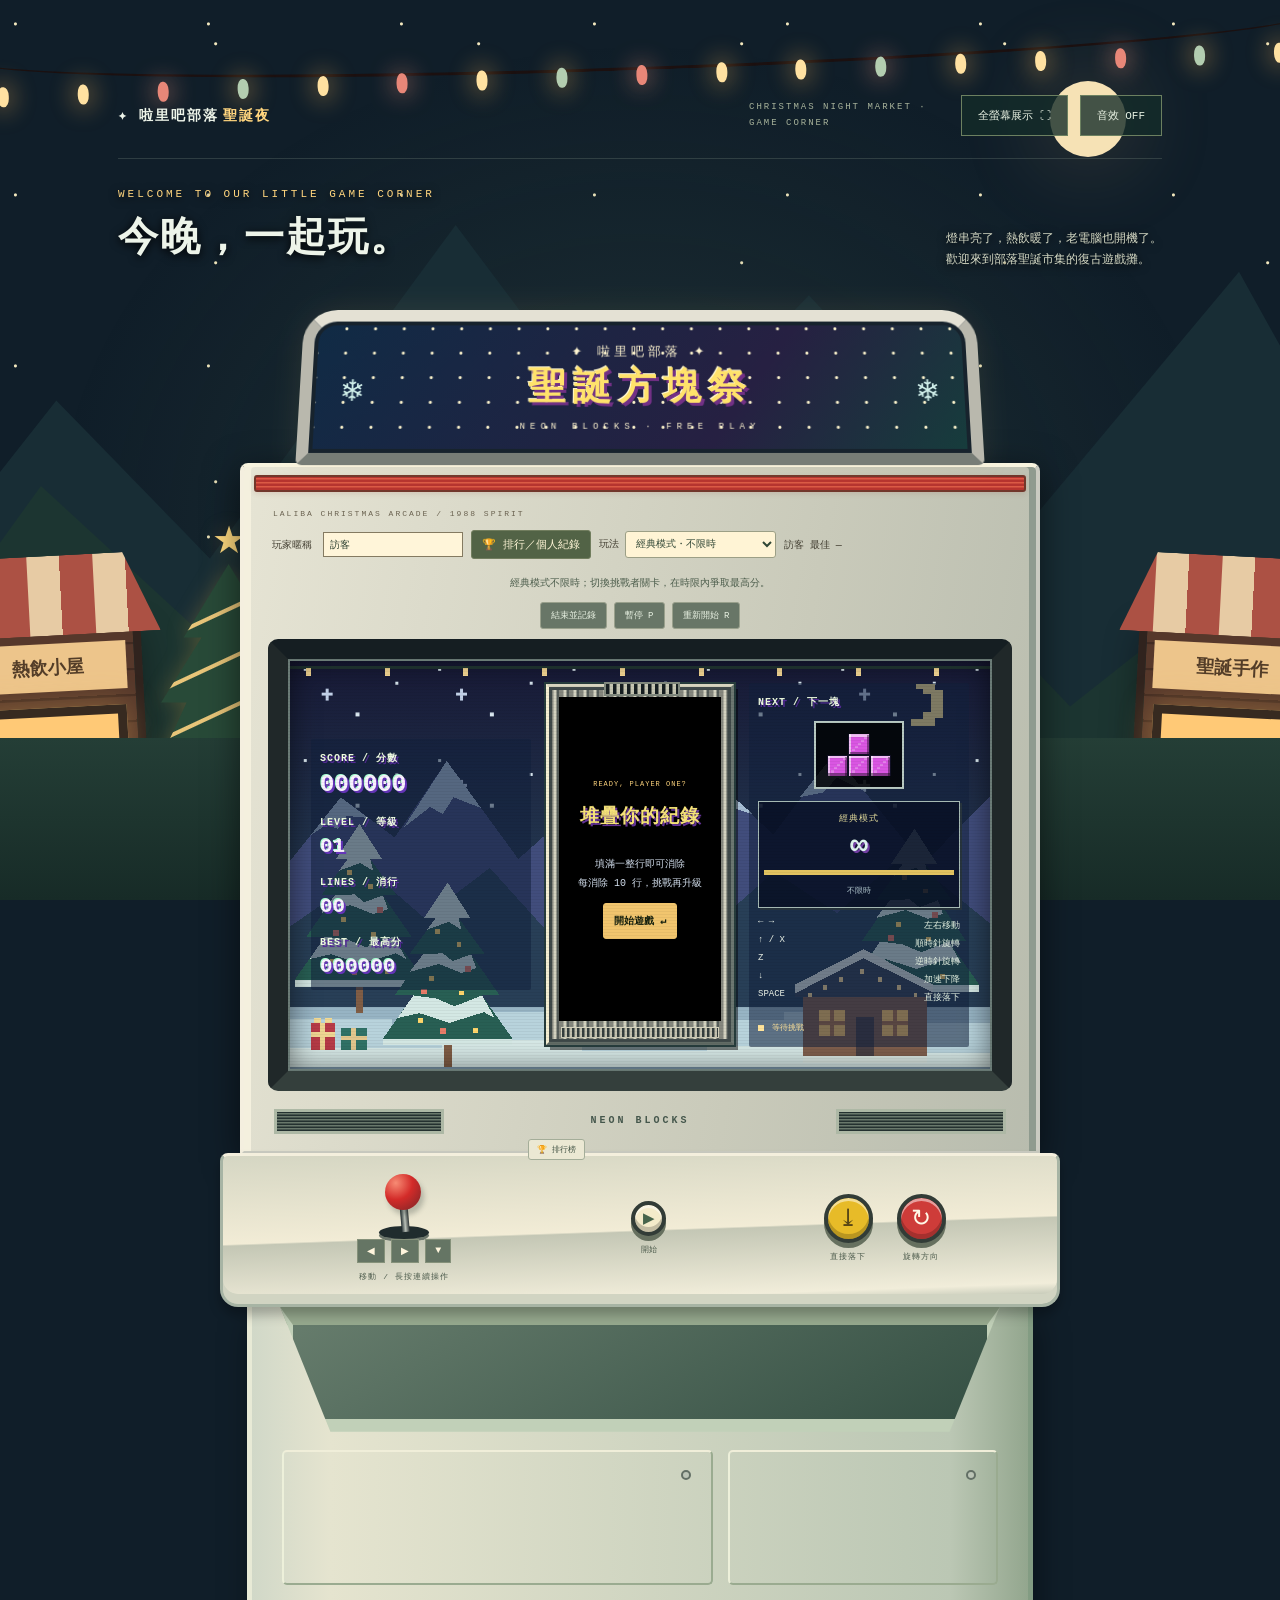
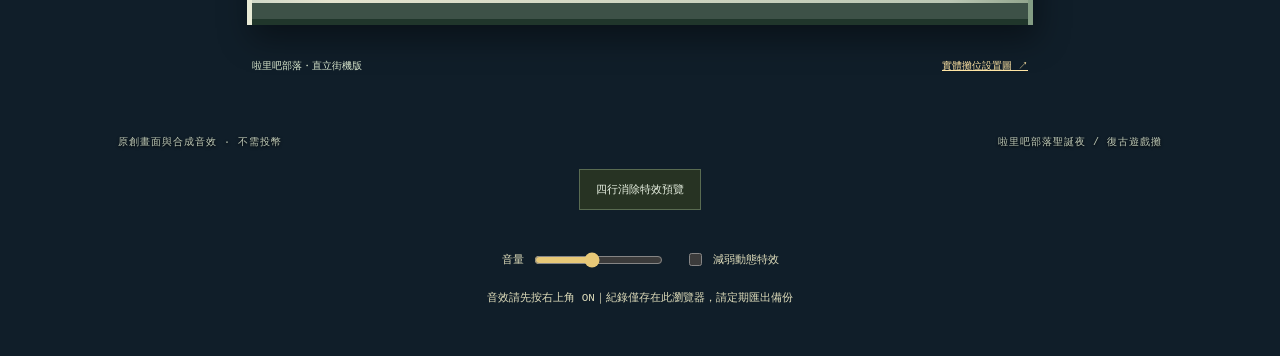
==== index.html @ d4255718 "Prevent iOS long-press text selection and search callouts across mobile controls" ====
<!doctype html><html lang="zh-Hant"><meta charset="utf-8"><meta name="viewport" content="width=device-width,initial-scale=1,viewport-fit=cover"><title>啦里吧部落聖誕夜｜復古遊戲攤</title><style>
:root{color-scheme:dark;--mint:#baff65;--muted:#84908b}*{box-sizing:border-box}body{margin:0;background:#101814;color:#edf4e9;font:14px monospace;background-image:linear-gradient(#ffffff03 1px,transparent 1px);background-size:100% 4px}main{max-width:1080px;margin:auto;padding:32px 28px}header{display:flex;justify-content:space-between;align-items:center;border-bottom:1px solid #394539;padding-bottom:22px}.logo{font-weight:bold;letter-spacing:2px}.logo b{color:var(--mint)}.edition{font-size:11px;color:var(--muted);letter-spacing:2px}.intro{margin:30px 0 26px;display:flex;align-items:end;justify-content:space-between}h1{font-size:clamp(32px,5vw,54px);letter-spacing:-2px;margin:8px 0}.eyebrow{font-size:11px;letter-spacing:3px;color:var(--mint)}.intro p{color:var(--muted);line-height:1.8;margin:0}.arcade{display:grid;grid-template-columns:1fr 302px 1fr;gap:28px;align-items:start;max-width:850px;margin:auto}.panel{border:1px solid #3b493c;background:#17211a;padding:20px;box-shadow:4px 4px 0 #080e0a}.label{color:var(--muted);letter-spacing:2px;font-size:11px}.number{font-size:32px;color:var(--mint);margin:10px 0 22px;font-variant-numeric:tabular-nums}.small-number{font-size:22px;color:#edf4e9}.board-wrap{position:relative;border:1px solid #66775c;padding:10px;background:#070e0a;box-shadow:0 0 40px #9eff6d0a,5px 5px 0 #050905}canvas{display:block;image-rendering:pixelated}#board{width:280px;height:560px;max-width:100%}#next{margin:16px auto;width:112px;height:84px}.overlay{position:absolute;inset:10px;display:flex;flex-direction:column;align-items:center;justify-content:center;background:#061009e8;text-align:center;padding:16px}.overlay h2{font-size:25px;letter-spacing:3px;color:var(--mint)}.overlay p{color:#aebaa9;line-height:1.9}.hidden{display:none}button{font:inherit;cursor:pointer;border:1px solid #596b51;color:#e8f1e2;background:#273323;padding:12px 16px;touch-action:manipulation}button:hover{background:#394b30}button:focus-visible{outline:2px solid var(--mint);outline-offset:4px}.primary{background:var(--mint);color:#15200e;font-weight:bold;border-color:var(--mint)}.primary:hover{background:#d6ffa3}.actions{display:grid;gap:10px;margin-top:20px}.keys{margin-top:22px;line-height:2.4;color:#b1bdae;font-size:12px}.keys div{display:flex;justify-content:space-between;gap:10px}kbd{color:#edf4e9;font:12px monospace}.note{font-size:11px;color:var(--muted);line-height:1.8;margin-top:22px}.status{display:flex;gap:8px;align-items:center;color:var(--mint);font-size:11px;margin-top:20px}.dot{width:6px;height:6px;background:var(--mint)}footer{display:flex;justify-content:space-between;border-top:1px solid #394539;padding-top:18px;margin-top:32px;color:var(--muted);font-size:10px;letter-spacing:1px}.touch{display:flex;justify-content:center;gap:8px;margin-top:18px}.touch button{padding:14px 17px}@media(max-width:740px){main{padding:20px 14px}.intro{display:block}.intro p{margin-top:12px}.arcade{grid-template-columns: minmax(0,302px) 140px;gap:12px;justify-content:center}.arcade .stats{grid-column:1/-1;display:flex;justify-content:space-around;padding:12px;order:-1}.number{font-size:22px;margin:7px 0 0}.panel{padding:12px}.keys{font-size:10px}.edition{display:none}footer{line-height:1.8;gap:20px}}@media(max-width:460px){.arcade{grid-template-columns: minmax(0,302px)}.right{display:grid;grid-template-columns:1fr 1fr;gap:12px}.right .keys,.right .note{display:none}.right .actions{margin:0}.right .status{grid-column:1/-1;margin-top:0}#next{margin:8px auto}.intro p{font-size:12px}}
</style><link rel="stylesheet" href="market.css"><div class="night-scene" aria-hidden="true"><div class="moon"></div><div class="mountain back"></div><div class="mountain front"></div><div class="village left"><b>熱飲小屋</b><i></i></div><div class="village right"><b>聖誕手作</b><i></i></div><div class="tree">★<i></i></div><div class="lights"><i></i><i></i><i></i><i></i><i></i><i></i><i></i><i></i><i></i><i></i><i></i><i></i><i></i><i></i><i></i><i></i><i></i></div><div class="ground"></div></div><main><header><div class="logo">✦ 啦里吧部落<b>聖誕夜</b></div><div class="edition">CHRISTMAS NIGHT MARKET · GAME CORNER</div><button id="fullscreen">全螢幕展示 ⛶</button><button id="sound" aria-pressed="false">音效 OFF</button></header><section class="intro"><div><span class="eyebrow">WELCOME TO OUR LITTLE GAME CORNER</span><h1>今晚，一起玩。</h1></div><p>燈串亮了，熱飲暖了，老電腦也開機了。<br>歡迎來到部落聖誕市集的復古遊戲攤。</p></section><div class="cabinet-marquee"><span>✦ 啦里吧部落 ✦</span><strong>聖誕方塊祭</strong><small>NEON BLOCKS · FREE PLAY</small></div><div class="computer"><div class="cabinet-red-light"></div><div class="computer-badge">LALIBA CHRISTMAS ARCADE / 1988 SPIRIT</div><div class="playerbar"><label for="playerName">玩家暱稱 <input id="playerName" maxlength="16" placeholder="輸入暱稱，不需真名" autocomplete="off"></label><button id="recordsOpen">🏆 排行／個人紀錄</button><label for="gameMode">玩法 <select id="gameMode"><option value="classic">經典模式・不限時</option><option value="60">挑戰者 I・1 分鐘速攻</option><option value="180">挑戰者 II・3 分鐘標準</option><option value="300">挑戰者 III・5 分鐘耐力</option></select></label><span id="personalBest">個人最佳 —</span><span id="saveNotice" role="status"></span></div><p id="challengeHelp" class="challenge-help">經典模式不限時；切換挑戰者關卡，在時限內爭取最高分。</p><div class="cabinet-tools"><div class="actions"><button id="finish">結束並記錄</button><button id="pause">暫停 P</button><button id="restart">重新開始 R</button></div></div><section class="arcade"><aside class="panel stats"><div><div class="label">SCORE / 分數</div><div class="number" id="score">000000</div></div><div><div class="label">LEVEL / 等級</div><div class="number small-number" id="level">01</div></div><div><div class="label">LINES / 消行</div><div class="number small-number" id="lines">00</div></div><div><div class="label">BEST / 最高分</div><div class="number small-number" id="best">000000</div></div></aside><div><div class="board-wrap"><canvas id="board" width="280" height="560" aria-label="10 欄 20 列方塊遊戲區"></canvas><div id="overlay" class="overlay"><span class="eyebrow">READY, PLAYER ONE?</span><h2 id="message">堆疊你的紀錄</h2><p id="hint">填滿一整行即可消除<br>每消除 10 行，挑戰再升級</p><button id="start" class="primary">開始遊戲 ↵</button></div></div></div><aside class="panel right"><div><div class="label">NEXT / 下一塊</div><canvas id="next" width="112" height="84" aria-label="下一塊預覽"></canvas></div><section id="challengeTimer" class="challenge-timer" aria-label="挑戰時間"><span id="timerMode">經典模式</span><strong id="timeLeft">∞</strong><progress id="timeProgress" value="1" max="1" aria-label="剩餘時間"></progress><small id="timerHint">不限時</small></section><div class="keys"><div><kbd>← →</kbd><span>左右移動</span></div><div><kbd>↑ / X</kbd><span>順時針旋轉</span></div><div><kbd>Z</kbd><span>逆時針旋轉</span></div><div><kbd>↓</kbd><span>加速下降</span></div><div><kbd>SPACE</kbd><span>直接落下</span></div></div><div class="note">消行得分 × 當前等級<br>1 / 2 / 3 / 4 行<br>100 / 300 / 500 / 800 分</div><div class="status"><span class="dot"></span><span id="status">等待挑戰</span></div></aside></section><div class="monitor-base"><span>● POWER</span><b>NEON BLOCKS</b><button id="recordsOpen2">🏆 排行榜</button><div class="vent">▥ ▥ ▥</div></div></div><div class="control-deck" role="group" aria-label="虛擬遊戲控制器"><div class="joystick-cluster"><div class="joystick-art" aria-hidden="true"><i></i></div><div class="direction-pad" role="group" aria-label="方向鍵"><button data-key="ArrowLeft" aria-label="左移">◀</button><button data-key="ArrowRight" aria-label="右移">▶</button><button data-key="ArrowDown" aria-label="下降">▼</button></div><span>移動 / 長按連續操作</span></div><div class="control-start"><button id="cabinetStart" class="round-button white" aria-label="開始或繼續">▶</button><span>開始</span></div><div class="arcade-buttons" role="group" aria-label="動作按鍵"><div><button data-key="Space" class="round-button gold" aria-label="直接落下">⤓</button><span>直接落下</span></div><div><button data-key="ArrowUp" class="round-button red" aria-label="旋轉方向">↻</button><span>旋轉方向</span></div></div></div><div class="cabinet-lower" aria-hidden="true"><div class="leg-recess"></div><div class="service-doors"><div><i></i></div><div><i></i></div></div><div class="cabinet-plinth"></div></div><div class="table-edge"><span>啦里吧部落・直立街機版</span><a href="setup.html" target="_blank" rel="noopener">實體攤位設置圖 ↗</a></div><footer><span>原創畫面與合成音效 · 不需投幣</span><span>啦里吧部落聖誕夜 / 復古遊戲攤</span></footer><section class="sound-settings"><button id="previewFX">四行消除特效預覽</button><span id="previewNotice" role="status"></span><label>音量 <input id="volume" type="range" min="0" max="100" value="45"></label><label><input id="reducedFX" type="checkbox"> 減弱動態特效</label><span>音效請先按右上角 ON｜紀錄僅存在此瀏覽器，請定期匯出備份</span></section></main><dialog id="recordsDialog" aria-labelledby="recordsTitle"><div class="card-greeting" aria-hidden="true"><span>✦</span> MERRY CHRISTMAS <span>✦</span></div><div class="record-heading"><h2 id="recordsTitle">啦里吧・遊戲紀錄</h2><button id="recordsClose" aria-label="關閉紀錄">✕</button></div><div class="record-tabs"><button id="rankTab" aria-pressed="true">分數排行榜</button><button id="historyTab" aria-pressed="false">個人紀錄</button></div><p id="recordsDescription"></p><label id="leaderboardFilter" class="leaderboard-filter">賽別 <select id="rankMode"><option value="classic">經典模式・不限時</option><option value="60">挑戰者 I・1 分鐘</option><option value="180">挑戰者 II・3 分鐘</option><option value="300">挑戰者 III・5 分鐘</option></select></label><label id="historyFilter" hidden>玩家 <select id="historyPlayer"></select></label><section id="christmasPodium" class="christmas-podium" aria-label="聖誕前三名"></section><div id="recordSummary"></div><div class="record-scroll"><table id="recordTable"><thead></thead><tbody></tbody></table></div><p id="emptyRecords"></p><div class="record-tools"><button id="exportRecords">匯出備份</button><label class="file-button">匯入備份<input type="file" id="importRecords" accept="application/json,.json"></label></div><p id="recordsFeedback" role="status"></p><small>同一暱稱視為同一玩家。排行榜採每人最佳完成局，各時長分開排名，分數相同時依消行數、等級及達成時間排序。挑戰模式手動提早結束不列入排名。<br>此為本機排行榜，不會跨裝置同步；清除瀏覽器資料可能移除紀錄。匯出檔案含玩家暱稱與成績。</small></dialog><dialog id="portraitDialog" aria-labelledby="portraitTitle"><div class="portrait-heading"><h2 id="portraitTitle">玩家大頭照</h2><button id="portraitClose" aria-label="關閉照片編輯">✕</button></div><p id="portraitPlayer"></p><p class="portrait-note">由玩家本人選擇或取得本人同意後展示。照片僅存在此裝置與瀏覽器，不會上傳 GitHub。</p><label class="portrait-file">選擇照片<input id="portraitFile" type="file" accept="image/jpeg,image/png,image/webp"></label><p class="portrait-note">支援 JPG、PNG、WebP，單張上限 10 MB；可調整位置與放大，儲存後自動裁成圓形頭像。</p><div class="portrait-crop"><canvas id="portraitCanvas" width="256" height="256" aria-label="大頭照裁切預覽"></canvas><span id="portraitEmpty">選一張你喜歡的照片</span></div><div id="portraitAdjust"><label>放大<input id="portraitZoom" type="range" min="1" max="3" step="0.01" value="1"></label><label>左右<input id="portraitX" type="range" min="-1" max="1" step="0.01" value="0"></label><label>上下<input id="portraitY" type="range" min="-1" max="1" step="0.01" value="0"></label></div><div class="portrait-actions"><button id="portraitSave" class="primary" disabled>儲存大頭照</button><button id="portraitRemove">移除照片・恢復聖誕角色</button></div><p id="portraitFeedback" role="status"></p><small>同一暱稱共用一張照片。清除瀏覽器資料會移除照片；目前成績 JSON 備份不含照片，請保留原始照片。</small></dialog><link rel="stylesheet" href="records.css"><link rel="stylesheet" href="upright.css"><link rel="stylesheet" href="challenge.css"><script src="challenge.js"></script><link rel="stylesheet" href="portraits.css"><script src="portraits.js"></script><script src="records.js"></script><script src="effects.js"></script><link rel="stylesheet" href="mobile-controls.css?v=20261116-callout"><script src="controls.js?v=20261116-callout"></script><script src="game.js"></script><script src="market.js"></script><script>document.getElementById("cabinetStart").onclick=()=>action("Enter");</script></html>
---- market.css ----
:root{--mint:#ffd57e;--muted:#a8b39b}body{background:#101e29;background-image:none;min-height:100vh}.night-scene{position:fixed;inset:0;z-index:-1;overflow:hidden;background:radial-gradient(ellipse at 50% 60%,#45645440,transparent 65%),radial-gradient(circle at 8% 14%,#f4e9bf 1px,transparent 2px),radial-gradient(circle at 82% 20%,#f4e9bf 1px,transparent 2px);background-size:auto,193px 171px,263px 219px}.moon{position:absolute;right:12%;top:9%;width:76px;height:76px;border-radius:50%;background:#f6e2b5;box-shadow:0 0 90px #f2c88c40}.mountain{position:absolute;left:-10%;width:120%;height:65%;bottom:10%;background:#182d35;clip-path:polygon(0 70%,12% 30%,22% 57%,38% 0,50% 42%,61% 12%,75% 52%,89% 8%,100% 60%,100% 100%,0 100%)}.mountain.front{bottom:0;height:50%;background:#1c3531;transform:scaleX(-1)}.ground{position:absolute;bottom:0;width:100%;height:18%;background:linear-gradient(#243e36,#172b27)}.lights{position:absolute;top:0;left:-3%;width:106%;height:70px;display:flex;justify-content:space-around;border-bottom:3px solid #1b1010;border-radius:0 0 50% 50%;transform:rotate(-2deg)}.lights i{width:11px;height:20px;border-radius:45%;background:#ffe1a1;box-shadow:0 0 22px 7px #ffb95745;align-self:end;transform:translateY(18px)}.lights i:nth-child(3n){background:#e88778;box-shadow:0 0 24px #ec9279}.lights i:nth-child(4n){background:#b3cdb0}.village{position:absolute;bottom:10%;width:190px;height:190px;background:repeating-linear-gradient(0deg,#56382b 0 23px,#422b22 24px 26px);border:8px solid #30231e;box-shadow:0 15px 35px #0005}.village:before{content:'';position:absolute;left:-28px;top:-72px;width:230px;height:80px;background:repeating-linear-gradient(90deg,#ac5144 0 33px,#e7cba4 34px 66px);clip-path:polygon(15% 0,85% 0,100% 100%,0 100%)}.village.left{left:-45px;transform:rotate(-3deg)}.village.right{right:-45px;transform:rotate(3deg)}.village b{display:block;background:#edc58b;color:#533d28;text-align:center;padding:12px;font-size:18px;margin:16px 8px}.village i{display:block;height:65px;margin:10px;background:#ffc976;box-shadow:0 0 32px #e9ae5866;border:9px solid #372a20}.tree{position:absolute;left:12%;bottom:14%;color:#ffda7f;font-size:38px;text-align:center;filter:drop-shadow(0 0 10px #dbaa4340)}.tree i{display:block;width:150px;height:210px;background:repeating-linear-gradient(155deg,transparent 0 25px,#e8c579 26px 29px,transparent 30px 45px),#284a38;clip-path:polygon(50% 0,80% 35%,68% 35%,95% 66%,78% 66%,100% 100%,0 100%,22% 66%,5% 66%,32% 35%,20% 35%)}main{max-width:1080px;padding-top:95px}header{border-color:#9baf9b38;gap:12px}.logo{flex:1}.logo b{margin-left:4px}.edition{font-size:9px;max-width:200px;line-height:1.7}header button{font-size:11px;background:#142c29c9;border-color:#6c8060}.intro{margin:26px 0;text-shadow:0 2px 10px #000}h1{font-family:serif;letter-spacing:2px;font-size:40px}.intro p{font-size:12px;color:#d5d9c4}.stall-sign{background:#784435;border:3px solid #ce9c68;outline:5px solid #3a2722;color:#ffe6a1;width:max-content;max-width:90%;margin:35px auto 27px;padding:12px 32px;font-size:21px;letter-spacing:5px;text-align:center;box-shadow:0 8px 24px #0008;transform:rotate(-1deg)}.stall-sign small{display:block;font-size:9px;letter-spacing:3px;margin-top:8px;color:#e8c7a3}.computer{max-width:920px;margin:auto;border:3px solid #d5c7a8;border-radius:26px 26px 18px 18px;padding:20px 25px 0;background:linear-gradient(120deg,#d9cdb0,#bcae90 60%,#b0a286);box-shadow:inset 4px 4px 0 #f5e8cb,inset -6px -6px 0 #8d8066,0 15px 0 #726750,0 22px 40px #0009}.computer-badge{font-size:9px;letter-spacing:3px;color:#6a6250;padding:0 10px 16px}.arcade{background:#0e1b13;border:12px solid #625e4e;border-radius:30px;padding:22px 14px;box-shadow:inset 0 0 25px #000,0 2px 0 #f6edcb;gap:15px;grid-template-columns:minmax(130px,1fr) 302px minmax(150px,1fr)}.panel{background:#152418;border-color:#3c5136;padding:15px;box-shadow:none}.board-wrap{border-radius:6px;overflow:hidden;box-shadow:0 0 25px #baff6510}.primary{background:#f1c56e;border-color:#f1c56e}.monitor-base{padding:22px 10px;display:flex;justify-content:space-between;align-items:center;color:#655e4d;font-size:10px;letter-spacing:2px}.monitor-base span{color:#3e673f}.monitor-base b{font-size:14px}.vent{font-size:20px}.keyboard{position:relative;max-width:720px;margin:35px auto 0;background:#c4b79b;border:7px solid #a4977b;border-bottom:14px solid #81765f;border-radius:8px;transform:perspective(700px) rotateX(23deg);padding:10px 24px;color:#4d4c40;line-height:2.2;letter-spacing:4px;text-align:center;font-size:14px;box-shadow:inset 0 0 0 2px #e3d7bb,0 15px 25px #0007}.keyboard div{background:repeating-linear-gradient(90deg,#d9cfb7 0 31px,#94876c 32px 34px);border-bottom:3px solid #93866d;margin:3px}.table-edge{margin:0 -10px;padding:30px;background:repeating-linear-gradient(3deg,#624632 0 14px,#654a35 15px 29px,#59412e 30px 32px);border-top:6px solid #8d6745;border-bottom:12px solid #32271f;display:flex;justify-content:space-between;gap:16px;color:#ecd7ac;font-size:12px;box-shadow:0 20px 30px #0005}.table-edge a{color:#ffe5a4}footer{border:0;color:#c0cbb7;text-shadow:0 1px 3px #000}.computer button{border-radius:3px}.touch{margin-bottom:0}.number{color:#d3f4a6}.showcase header,.showcase .intro,.showcase footer,.showcase .table-edge{display:none}.showcase main{padding-top:30px}.showcase .stall-sign{margin-top:0}@media(min-width:1450px){.village.left{left:4%}.village.right{right:4%}}@media(max-width:850px){.arcade{grid-template-columns:minmax(0,302px) 150px;justify-content:center}.arcade .stats{grid-column:1/-1;display:flex;justify-content:space-around;order:-1}.number{font-size:20px;margin:8px 0 0}.computer{max-width:620px}.intro p{max-width:280px}.tree{left:-60px}.keyboard{max-width:530px;font-size:10px}.edition{display:none}}@media(max-width:570px){main{padding:80px 10px 10px}header{flex-wrap:wrap}.logo{flex-basis:100%}.intro{display:block}.intro p{max-width:100%}h1{font-size:32px}.computer{padding:14px 8px 0;border-radius:18px}.arcade{grid-template-columns:minmax(0,302px);padding:12px 4px;border:7px solid #625e4e;gap:12px}.arcade .right{display:grid;grid-template-columns:1fr 1fr;gap:12px}.right .keys,.right .note{display:none}.right .actions{margin:0}.right .status{grid-column:1/-1}.arcade .stats{padding:9px 3px;gap:8px}.label{font-size:8px;letter-spacing:0}.number{font-size:18px}.keyboard{font-size:8px;letter-spacing:0;padding:8px;margin-top:25px}.monitor-base{letter-spacing:0;padding:20px 5px}.monitor-base b{font-size:11px}.vent{font-size:14px}.stall-sign{font-size:18px;padding:12px 20px}.village{opacity:.6}.table-edge{padding:20px 14px;flex-direction:column}.moon{width:50px;height:50px}#next{margin:6px auto}}
.showcase .keyboard{display:none}.showcase main{padding-top:12px}.showcase .stall-sign{margin:0 auto 16px;padding:8px 24px}.showcase .computer{zoom:.8}@media(max-height:800px){.showcase .computer{zoom:.7}}@media(max-height:650px){.showcase .computer{zoom:.55}}
---- records.css ----
.playerbar{display:flex;flex-wrap:wrap;gap:10px;align-items:center;margin:0 8px 14px;color:#433f32;font-size:11px}.playerbar input{width:155px;margin-left:5px;background:#fff5d9;color:#293d2d;border:1px solid #847a61;padding:9px;font:inherit}.playerbar button,.monitor-base button{font-size:11px;padding:9px;background:#526346;color:#fff6d7;border-color:#717d5e}.playerbar input:disabled{opacity:.75}.playerbar #saveNotice{flex-basis:100%;font-size:10px;color:#524d3c}.sound-settings{display:flex;flex-wrap:wrap;justify-content:center;align-items:center;gap:20px;margin:20px 0;font-size:11px;color:#dfddbb}.sound-settings label{display:flex;align-items:center;gap:8px}.sound-settings input{accent-color:#e7c877}.sound-settings span{flex-basis:100%;text-align:center}dialog{background:#172b22;color:#ecedcc;border:2px solid #c2aa6e;border-radius:14px;width:min(840px,94vw);max-height:88vh;padding:24px;box-shadow:0 20px 100px #000b;font:14px/1.7 monospace}dialog::backdrop{background:#040c08dc}.record-heading{display:flex;align-items:center;justify-content:space-between;gap:20px}.record-heading h2{font-size:22px;letter-spacing:1px;margin:0}.record-tabs{display:flex;gap:10px;margin-top:20px}.record-tabs [aria-pressed=true]{background:#f1ce79;color:#172619}.record-scroll{overflow:auto;max-height:42vh;margin:15px 0}#recordTable{border-collapse:collapse;width:100%;white-space:nowrap}#recordTable td,#recordTable th{text-align:left;padding:12px 10px;border-bottom:1px solid #4a5a3e}#recordTable th{color:#d9cb8e;background:#1a3024;position:sticky;top:0}#recordSummary{margin-top:15px;color:#f1ce79}#historyFilter select{padding:7px;margin-left:10px;background:#243f2e;color:#fff3c9;font:inherit}.record-tools{display:flex;gap:12px;align-items:center;margin-top:20px}.file-button{position:relative;padding:12px 16px;border:1px solid #596b51;background:#273323;cursor:pointer}.file-button input{position:absolute;inset:0;width:100%;height:100%;opacity:0;cursor:pointer}dialog small{color:#a9b99e;font-size:11px}.showcase .sound-settings{display:none}.showcase .playerbar{margin-bottom:8px}.monitor-base{gap:10px}#recordsFeedback{color:#ffdb85}.fx-popup{position:absolute;left:8px;right:8px;top:32%;pointer-events:none;text-align:center;color:#fff4a8;text-shadow:0 2px 0 #4a3c21,0 0 18px #ffc85c;font-weight:bold;font-size:24px;z-index:2;white-space:pre-line;line-height:1.5}.fx-popup:empty{display:none}@media(max-width:570px){.playerbar{margin:0 4px 12px;gap:8px}.playerbar input{width:130px}.playerbar button{padding:8px}.monitor-base .vent{display:none}dialog{padding:16px}.record-heading h2{font-size:18px}.record-tabs button{font-size:12px}.sound-settings{gap:12px}}
@media(max-height:800px){.showcase .computer{zoom:.65}}@media(max-height:650px){.showcase .computer{zoom:.5}}
/* Christmas stationery and original character podium */
#recordsDialog{width:min(930px,95vw);max-height:91vh;padding:30px 34px 24px;color:#29493d;border:1px solid #dfcda6;border-radius:19px;background:radial-gradient(circle at 16px 16px,#bd9b5620 1px,transparent 1.5px) 0 0/18px 18px,#f8f2e3;box-shadow:0 0 0 6px #254d40,0 0 0 7px #bc9c5c,0 22px 90px #000a;font-family:system-ui,-apple-system,sans-serif;scrollbar-color:#b7a77c #f8f2e3;isolation:isolate}#recordsDialog::before,#recordsDialog::after{content:'✦';position:absolute;top:21px;color:#476747;font-size:42px;line-height:1;pointer-events:none}#recordsDialog::before{left:25px;transform:rotate(-18deg)}#recordsDialog::after{right:25px;transform:rotate(18deg)}#recordsDialog::backdrop{background:#03110bdb;backdrop-filter:blur(3px)}.card-greeting{display:flex;justify-content:center;align-items:center;gap:18px;color:#9c793c;font-family:Georgia,serif;font-size:12px;letter-spacing:4px;margin:0 0 12px}.card-greeting span{font-size:15px;color:#b05241}#recordsDialog .record-heading{justify-content:center;position:relative;padding:0 36px 15px;border-bottom:1px solid #d9c9a6}#recordsDialog .record-heading h2{font-family:serif;font-size:27px;color:#284e3d;letter-spacing:3px;text-align:center}#recordsClose{position:absolute;right:0;top:0;background:none!important;border:1px solid #c7b78f!important;color:#52664c!important;border-radius:50%;width:32px;height:32px;padding:0!important;font-size:18px}#recordsDialog .record-tabs{justify-content:center;gap:0;margin:18px auto 0;width:max-content;max-width:100%;border:1px solid #c7b58f;border-radius:30px;padding:4px;background:#eee5d2}#recordsDialog .record-tabs button{border:0;border-radius:24px;background:transparent;color:#5b6656;padding:9px 22px;font:12px system-ui}#recordsDialog .record-tabs [aria-pressed=true]{background:#315a47;color:#fff6dc;box-shadow:0 2px 4px #29483c20}#recordsDescription{text-align:center;font-size:12px;color:#6a715e;margin:12px 0 5px}.christmas-podium{display:grid;grid-template-columns:1fr 1.13fr 1fr;gap:16px;align-items:end;margin:30px 0 18px}.christmas-podium[hidden]{display:none}.winner-card{position:relative;text-align:center;border:1px solid #c7d0bb;border-radius:70px 70px 12px 12px;background:linear-gradient(#f5f7ef,#edf0e3);padding:21px 14px 15px;min-width:0;box-shadow:0 4px 0 #d8d7bf}.winner-card.place-1{grid-column:2;grid-row:1;min-height:320px;border-color:#c7a765;background:linear-gradient(#fff7df,#f3e5bd);box-shadow:0 5px 0 #c4a56b,0 8px 25px #9775351c;padding-top:25px}.winner-card.place-2{grid-column:1;grid-row:1}.winner-card.place-3{grid-column:3;grid-row:1;background:linear-gradient(#f6f6f0,#e6eeea);border-color:#bacbc3;box-shadow:0 4px 0 #cad2c6}.winner-place{display:block;color:#7b7359;font-size:10px;letter-spacing:2px;font-weight:700}.place-1 .winner-place{color:#a0782d}.christmas-avatar{display:block;width:88px;height:88px;margin:14px auto 10px;border:4px solid #fffaf0;border-radius:50%;box-shadow:0 0 0 1px #bac4ab}.place-1 .christmas-avatar{width:104px;height:104px;box-shadow:0 0 0 2px #c2a15c}.character-title{display:block;color:#976c44;font-size:10px;letter-spacing:2px}.winner-name{font:600 17px/1.4 system-ui;margin:8px 0 5px;overflow-wrap:anywhere;color:#294d3c}.place-1 .winner-name{font-size:20px}.winner-score{font:700 27px/1.2 Georgia,serif;font-variant-numeric:tabular-nums;letter-spacing:1px;margin:7px 0 0;color:#31523b;overflow-wrap:anywhere}.place-1 .winner-score{font-size:34px;color:#a04235}.score-caption{font-size:8px;letter-spacing:2px;color:#85775b}.winner-detail{font-size:10px;margin:11px 0 0;color:#65705b}.winner-date{display:block;font-size:9px;color:#79816e;margin-top:3px}.vacant .winner-name{font-size:15px;color:#727866}.vacant .winner-score{color:#b1a78b}.vacant .christmas-avatar{opacity:.8}#recordSummary{font-size:11px;letter-spacing:1px;text-align:center;color:#786a4d;margin:19px 0 12px}#recordsDialog .record-scroll{max-height:30vh;border:1px solid #d6c9ac;border-radius:8px;background:#fffaf0;margin:10px 0 16px}#recordsDialog .record-scroll[hidden]{display:none}#recordTable th{background:#e6ebdf;color:#385441;font:600 11px system-ui;padding:10px 12px}#recordTable td{color:#3e5749;font-size:12px;padding:12px;border-bottom:1px solid #e5dcc6}#recordTable tr:last-child td{border-bottom:0}#emptyRecords{font-size:12px;text-align:center;color:#876c45}#recordsDialog .record-tools{justify-content:center;border-top:1px solid #d9c9a6;padding-top:15px;gap:10px;margin-top:18px}#recordsDialog .record-tools button,#recordsDialog .file-button{background:transparent;border:1px solid #c9b995;border-radius:6px;color:#496149;font:11px system-ui;padding:9px 15px}#recordsDialog .record-tools button:hover,#recordsDialog .file-button:hover{background:#ece4d1}#recordsDialog small{display:block;color:#7c806c;font:10px/1.8 system-ui;margin:12px auto 0;text-align:center;max-width:720px}#recordsFeedback{color:#9b4939;font-size:12px;text-align:center;margin:8px 0}#recordsFeedback:empty{display:none}#historyFilter{display:block;text-align:center;font-size:12px;margin:18px 0}#historyFilter[hidden]{display:none}#historyFilter select{background:#fffaf0;border:1px solid #bcbd9e;border-radius:6px;color:#345342}#recordsDialog button:focus-visible,#recordsDialog select:focus-visible,.file-button:focus-within{outline:2px solid #a84f3f;outline-offset:3px}@media(max-width:600px){#recordsDialog{padding:25px 16px 20px}.card-greeting{font-size:9px;letter-spacing:3px}#recordsDialog::before,#recordsDialog::after{font-size:25px;top:19px}#recordsDialog::before{left:15px}#recordsDialog::after{right:15px}#recordsDialog .record-heading h2{font-size:21px;letter-spacing:1px}.christmas-podium{gap:8px;margin-top:23px}.winner-card{padding:17px 6px 12px;border-radius:48px 48px 9px 9px}.winner-card.place-1{min-height:280px;padding-top:20px}.christmas-avatar{width:62px;height:62px;border-width:3px}.place-1 .christmas-avatar{width:78px;height:78px}.winner-place{font-size:8px;letter-spacing:0}.character-title{font-size:8px;letter-spacing:0}.winner-name{font-size:13px}.place-1 .winner-name{font-size:16px}.winner-score{font-size:22px}.place-1 .winner-score{font-size:28px}.winner-detail{font-size:9px}.vacant .winner-name{font-size:12px}.score-caption{font-size:7px;letter-spacing:.5px}}@media(max-width:390px){.christmas-podium{grid-template-columns:1fr;gap:14px}.winner-card.place-1,.winner-card.place-2,.winner-card.place-3{grid-column:1;grid-row:auto;min-height:0;border-radius:14px;padding:15px}.winner-card.place-1{order:0}.winner-card.place-2{order:1}.winner-card.place-3{order:2}.winner-card .christmas-avatar{width:80px;height:80px}.winner-card .winner-name{font-size:17px}}
---- upright.css ----
/* Original upright arcade cabinet, with a Christmas pixel screen */
main{max-width:1100px}.intro{margin-bottom:36px}.cabinet-marquee{position:relative;z-index:2;width:min(680px,88%);margin:0 auto -2px;padding:22px 24px 20px;text-align:center;color:#fff5d1;transform:perspective(900px) rotateX(9deg);border:12px solid #b9b8ad;border-top-color:#e4e1d4;border-bottom-color:#777d76;border-radius:34px 34px 6px 6px;background:radial-gradient(circle at 10% 30%,#fff6ce 1px,transparent 2px) 0 0/29px 25px,linear-gradient(125deg,#102b45,#262042 65%,#163d3c);box-shadow:inset 0 0 0 4px #17232d,0 0 30px #dbb66b1c}.cabinet-marquee:before,.cabinet-marquee:after{content:'❄';position:absolute;top:40%;font-size:30px;color:#cfeee9}.cabinet-marquee:before{left:28px}.cabinet-marquee:after{right:28px}.cabinet-marquee span{font:13px monospace;letter-spacing:4px}.cabinet-marquee strong{display:block;font:bold 38px/1.5 monospace;letter-spacing:7px;color:#ffe26b;text-shadow:3px 3px #723085,-1px -1px #fff9d4}.cabinet-marquee small{font:9px monospace;letter-spacing:5px}.computer{position:relative;max-width:800px;padding:24px 24px 0;border:4px solid #cacbc1;border-top-color:#f8f4df;border-left-color:#f4efdf;border-radius:8px 8px 3px 3px;background:linear-gradient(100deg,#e6e4d4,#c9caba 65%,#b8bcae);box-shadow:inset 7px 0 0 #f4f0de,inset -7px 0 0 #8f9b8f,0 8px 35px #0008}.cabinet-red-light{height:17px;border:2px solid #71372b;background:repeating-linear-gradient(0deg,#b6332e 0 2px,#dc5a45 3px 4px);box-shadow:0 2px 5px #843a3022;margin:-16px -14px 17px;border-radius:3px}.computer-badge{font-size:8px;padding:0 5px 12px;letter-spacing:2px}.playerbar{margin:0 4px 8px;gap:8px;font-size:10px}.playerbar input{padding:6px;width:140px}.playerbar button{padding:6px 10px}.cabinet-tools{display:flex;justify-content:center;margin:0 0 10px}.cabinet-tools .actions{display:flex;gap:7px;margin:0}.cabinet-tools button{font-size:9px;padding:6px 10px;background:#687667;border-color:#99a08c}.arcade{position:relative;display:grid;grid-template-columns:minmax(0,1fr) 188px minmax(0,1fr);align-items:center;gap:15px;padding:24px 23px;border:20px solid #202829;border-top-color:#151e22;border-bottom-color:#343f3c;border-radius:10px;background:#17243a url('christmas-pixels.svg') center/cover no-repeat;box-shadow:inset 0 0 0 2px #6b7c77,inset 0 0 30px #0009;overflow:hidden;max-width:none;margin:0}.arcade:after{content:'';position:absolute;inset:0;pointer-events:none;background:repeating-linear-gradient(0deg,#0000000c 0 1px,transparent 1px 3px);z-index:3}.arcade .panel{position:relative;z-index:1;background:#11203b8a;border:0;box-shadow:none;padding:12px 9px;border-radius:2px}.arcade .stats{display:block;order:0;grid-column:auto}.arcade .label{font-size:10px;color:#f2ffe3;text-shadow:2px 2px #552b99;letter-spacing:1px;font-weight:bold}.arcade .number{font-size:24px;margin:6px 0 17px;color:#faf1ff;text-shadow:2px 2px #6635bb,-1px -1px #a7ffd0;font-weight:bold}.arcade .small-number{font-size:21px}.arcade .stats>div:last-child .number{margin-bottom:0}.board-wrap{position:relative;padding:10px 10px 21px;background:repeating-linear-gradient(90deg,#85877e 0 4px,#d2d1bf 5px 7px,#555c59 8px 10px);border:3px solid #d7d4be;border-left-color:#f3eed2;border-right-color:#6c7771;border-bottom-color:#616b65;border-radius:0;box-shadow:inset 0 0 0 3px #3f4949,0 0 0 2px #263c3c,4px 5px 0 #0007;overflow:visible}.board-wrap:before{content:'';position:absolute;top:-5px;left:30%;width:40%;height:10px;background:repeating-linear-gradient(90deg,#161e21 0 3px,#c5c5b2 4px 7px);border:2px solid #81897e}.board-wrap:after{content:'';position:absolute;bottom:4px;left:12px;right:12px;height:9px;background:repeating-linear-gradient(90deg,#343d3d 0 2px,#c3c1af 3px 5px);border:1px solid #d3d0bb}#board{width:162px;height:324px;background:#000}.arcade .overlay{inset:10px 10px 21px;background:#000e;padding:8px;border-radius:0}.arcade .overlay h2{font-size:19px;color:#f6e379;text-shadow:2px 2px #653399;letter-spacing:1px}.arcade .overlay p{font-size:10px;color:#d4e0ef}.arcade .overlay .eyebrow{font-size:7px;letter-spacing:1px}.arcade .overlay button{font-size:10px;padding:10px}.arcade #next{width:90px;height:68px;margin:12px auto;background:#000c;border:2px solid #b8c9c2}.arcade .right .keys{font-size:9px;margin-top:12px;line-height:2;color:#e7f4e4}.arcade kbd{font-size:9px}.arcade .right .note{font-size:8px;line-height:1.7;color:#c1d4e5;margin-top:12px}.arcade .status{font-size:8px;line-height:1.6;color:#ffe39a;margin-top:15px}.arcade .dot{background:#ffe39a}.monitor-base{padding:17px 10px;position:relative;min-height:60px}.monitor-base:before,.monitor-base:after{content:'';width:22%;height:19px;background:repeating-linear-gradient(0deg,#243130 0 1px,#69786b 2px 3px);border:3px solid #adb8a5;position:absolute;top:18px;pointer-events:none}.monitor-base:before{left:6px}.monitor-base:after{right:6px}.monitor-base>span,.monitor-base>.vent{display:none}.monitor-base>b{margin:auto;color:#45574c;font-size:10px;letter-spacing:3px}.monitor-base button{position:absolute;left:35%;bottom:-9px;z-index:2;font-size:8px;padding:4px 8px;background:#ebe8d3;color:#425344;border-color:#a4ad99}.control-deck{position:relative;z-index:1;display:flex;align-items:center;justify-content:space-around;max-width:840px;min-height:145px;margin:-2px auto 0;padding:18px 40px 22px;background:linear-gradient(178deg,#d5d6c3,#f2ecd6 50%,#c4c7b5 51%,#f1edda 88%,#a2ad9d);border:3px solid #a7b4a4;border-top-color:#f4efdd;border-radius:8px 8px 18px 18px;box-shadow:inset 0 -10px 0 #d1d4c2,0 8px 12px #0004}.joystick-cluster{text-align:center;min-width:140px}.joystick-art{height:66px;width:80px;margin:0 auto -1px;position:relative}.joystick-art:before{content:'';position:absolute;bottom:1px;left:15px;width:50px;height:13px;border-radius:50%;background:#202c2d;box-shadow:0 3px 0 #6b756a}.joystick-art:after{content:'';position:absolute;width:8px;height:43px;background:linear-gradient(90deg,#212c2f,#bac1b8,#2d3435);bottom:8px;left:36px;transform:rotate(-5deg)}.joystick-art i{position:absolute;z-index:1;left:21px;top:0;width:36px;height:36px;border-radius:50%;background:radial-gradient(circle at 30% 25%,#f78b74,#d32b29 45%,#762527);box-shadow:3px 5px 5px #23312a40}.direction-pad{display:flex;gap:4px;justify-content:center;position:relative;z-index:2}.direction-pad button{padding:5px 9px;font-size:10px;background:#657564;border:1px solid #85917a;color:#fff5dd}.joystick-cluster>span,.arcade-buttons span{font-size:8px;letter-spacing:1px;color:#4c5b4c;display:block;margin-top:8px}.arcade-buttons{display:flex;align-items:center;gap:24px;text-align:center}.round-button{width:49px;height:49px;border-radius:50%;padding:0;color:#fff8e7;font-size:24px;border:4px solid #323c37;box-shadow:inset 0 3px 0 #ffffff80,inset 0 -5px 0 #0003,0 5px 0 #66705f}.round-button.red{background:#ce3c39}.round-button.gold{background:#e7bb28;color:#594716}.round-button.white{background:#f4ebca;color:#47644b;width:35px;height:35px;font-size:15px}.round-button:active{transform:translateY(3px);box-shadow:inset 0 3px 0 #ffffff80,0 2px 0 #66705f}.cabinet-lower{max-width:786px;margin:auto;padding:0 18px;background:linear-gradient(90deg,#d1d8c8,#e5e4cf 10%,#bbc7b4 90%,#93a68e);border-left:5px solid #e8ead6;border-right:5px solid #839c83;box-shadow:4px 14px 30px #0006}.leg-recess{height:125px;margin:0 10px;background:linear-gradient(150deg,#667c6c,#344f43);border:13px solid #c1d0b8;border-top:18px solid #96a98e;clip-path:polygon(0 0,100% 0,93% 100%,7% 100%)}.service-doors{display:grid;grid-template-columns:1.6fr 1fr;gap:15px;padding:18px 12px}.service-doors>div{height:135px;border:2px solid #9aab90;border-top-color:#f0eed9;border-left-color:#edf0da;border-radius:5px;position:relative}.service-doors i{position:absolute;right:20px;top:18px;width:10px;height:10px;border:2px solid #626f65;border-radius:50%;background:#bbc4b6}.cabinet-plinth{height:22px;background:#3d5147;margin:0 -18px;border-bottom:6px solid #20362b}.table-edge{background:none;border:0;box-shadow:none;max-width:800px;margin:22px auto 0;padding:12px;color:#d8e6cc;font-size:10px}.fx-popup{font-size:16px;line-height:1.4}.showcase .cabinet-marquee,.showcase .control-deck,.showcase .cabinet-lower,.showcase .computer-badge,.showcase .cabinet-red-light,.showcase .monitor-base{display:none}.showcase .computer{zoom:1!important;max-width:1100px;background:none;border:0;box-shadow:none;padding:0}.showcase .arcade{grid-template-columns:minmax(80px,1fr) auto minmax(80px,1fr);max-width:980px;margin:auto;padding:15px;border-width:12px;gap:25px}.showcase #board{width:clamp(140px,calc((100vh - 200px)/2),280px);height:auto;aspect-ratio:1/2}.showcase .playerbar{justify-content:center;color:#eef3d4}.showcase #personalBest,.showcase #saveNotice{color:#e2efd2}.showcase .playerbar #saveNotice:empty{display:none}.showcase .cabinet-tools button{font-size:10px}.showcase .arcade .number{font-size:30px}.showcase .arcade .label{font-size:13px}.showcase .fx-popup{font-size:21px}@media(max-width:740px){.computer{padding:20px 12px 0}.arcade{grid-template-columns:minmax(75px,1fr) 168px minmax(75px,1fr);gap:9px;padding:16px 9px;border-width:12px}.arcade .stats{grid-column:auto;display:block;order:0;padding:8px 4px}.board-wrap{padding:8px 8px 19px}#board{width:146px;height:292px}.arcade .number{font-size:19px}.arcade .label{font-size:8px}.arcade .right{display:block;padding:8px 4px}.arcade .right .keys{display:block}.arcade .right .note{display:none}.control-deck{padding:20px;min-height:130px}.arcade-buttons{gap:14px}.cabinet-marquee strong{font-size:30px}.arcade .overlay{inset:8px 8px 19px}}@media(max-width:540px){.computer{padding:18px 7px 0}.arcade{grid-template-columns:minmax(0,1fr) 170px;gap:8px;padding:10px 6px;border-width:9px}.arcade .stats{grid-column:1;grid-row:1;padding:7px 4px}.arcade>div:not(.panel){grid-column:2;grid-row:1/3}.arcade .right{grid-column:1;grid-row:2;display:block;padding:6px 4px}.arcade .right .keys,.arcade .right .note{display:none}.arcade .status{margin:5px 0}.arcade #next{width:68px;height:51px;margin:5px auto}.arcade .number{margin:3px 0 10px;font-size:20px}.arcade .label{font-size:8px;letter-spacing:0}.cabinet-marquee{width:90%;padding:17px 15px;border-width:9px}.cabinet-marquee strong{font-size:25px;letter-spacing:3px}.cabinet-marquee span{font-size:10px;letter-spacing:2px}.cabinet-marquee small{font-size:7px;letter-spacing:2px}.cabinet-marquee:before,.cabinet-marquee:after{font-size:15px}.cabinet-marquee:before{left:8px}.cabinet-marquee:after{right:8px}.playerbar{font-size:9px}.playerbar input{width:115px}.cabinet-tools button{padding:5px;font-size:8px}.control-deck{padding:16px 12px 20px}.joystick-cluster{min-width:100px}.arcade-buttons{gap:11px}.round-button{width:40px;height:40px;font-size:20px}.round-button.white{width:29px;height:29px}.arcade-buttons span{font-size:6px;letter-spacing:0}.leg-recess{height:95px;border-width:9px}.service-doors>div{height:110px}.showcase .arcade{grid-template-columns:minmax(70px,1fr) auto;gap:8px;padding:8px}.showcase #board{width:clamp(146px,calc((100vh - 200px)/2),220px)}.showcase .arcade .number{font-size:23px}.showcase .arcade .label{font-size:10px}.showcase .board-wrap{padding:8px 8px 19px}}
---- challenge.css ----
.playerbar select{font:inherit;color:#304635;background:#fff4d5;border:1px solid #9c9f86;padding:6px;border-radius:3px;max-width:100%}.playerbar select:disabled{opacity:.7}.challenge-help{font:10px/1.7 monospace;text-align:center;color:#4c5d4c;margin:5px 3px 10px}.challenge-timer{text-align:center;border:1px solid #a5b9b3;background:#070e23c9;padding:10px 5px;margin-top:12px;box-shadow:2px 2px 0 #27343d}.challenge-timer>span{display:block;font-size:9px;color:#e6de9e;letter-spacing:1px}.challenge-timer strong{display:block;font:700 30px/1.4 monospace;color:#dff5ef;text-shadow:2px 2px #7540a7;font-variant-numeric:tabular-nums}.challenge-timer small{font-size:8px;color:#b2c7cf}.challenge-timer progress{display:block;width:100%;height:5px;margin:3px 0 6px;border:0;background:#283442;accent-color:#e1c260}.challenge-timer progress::-webkit-progress-bar{background:#283442}.challenge-timer progress::-webkit-progress-value{background:#e1c260}.challenge-timer.urgent{border-color:#f6ae85;background:#331a28e8}.challenge-timer.urgent strong{color:#ffd487;text-shadow:2px 2px #8b292c}.leaderboard-filter{display:block;text-align:center;font-size:12px;margin:14px 0 0;color:#405b43}.leaderboard-filter[hidden]{display:none}.leaderboard-filter select{font:inherit;padding:7px 10px;background:#fffaf0;color:#345342;border:1px solid #bcbd9e;border-radius:5px;margin-left:8px}.showcase .challenge-help{color:#efe5b9;margin:3px 0 7px}.showcase .challenge-timer strong{font-size:38px}.showcase .challenge-timer>span{font-size:11px}.arcade .right .keys{margin-top:9px}.arcade .right .note{display:none}@media(max-width:740px){.challenge-timer{padding:6px 3px;margin-top:9px}.challenge-timer strong{font-size:24px}.challenge-timer>span{font-size:8px}.challenge-timer small{font-size:7px}.challenge-help{font-size:9px}.playerbar select{max-width:185px}}@media(max-width:540px){.challenge-timer{margin-top:7px}.challenge-timer strong{font-size:21px}.challenge-timer>span{font-size:7px;letter-spacing:0}.challenge-timer small{font-size:6px}.challenge-timer progress{margin-bottom:3px}.challenge-help{font-size:8px}.showcase .challenge-timer strong{font-size:25px}.showcase .challenge-timer>span{font-size:8px}}
---- portraits.css ----
.winner-avatar-frame{position:relative;width:max-content;margin:0 auto}.winner-character-badge{position:absolute;bottom:0;right:-5px;border:2px solid #fff7de;border-radius:50%;box-shadow:0 1px 5px #39483b30}.christmas-avatar{object-fit:cover}.portrait-edit{margin:11px 0 0;background:#fff8e7;color:#456148;border:1px solid #b9bca0;border-radius:18px;font:11px system-ui;padding:6px 12px}.portrait-edit:hover{background:#e1e9da}.place-1 .portrait-edit{border-color:#c2a464;background:#fff6d7;color:#80572e}#portraitDialog{background:#f8f2e3;color:#31513e;width:min(500px,94vw);max-height:92vh;border:2px solid #c1a96b;border-radius:17px;padding:24px;font:13px/1.7 system-ui;box-shadow:0 15px 70px #0009}#portraitDialog::backdrop{background:#07110be0}.portrait-heading{display:flex;align-items:center;justify-content:space-between;gap:16px}.portrait-heading h2{font:600 21px serif;margin:0}.portrait-heading button{border:1px solid #c8b791;border-radius:50%;background:transparent;color:#52684c;width:30px;height:30px;padding:0}#portraitPlayer{color:#98513c;font-size:16px;font-weight:600;margin:10px 0}.portrait-note{font-size:11px;color:#6b735f}.portrait-file{display:block;position:relative;text-align:center;background:#365b46;color:#fff4d6;padding:11px;border-radius:7px;cursor:pointer}.portrait-file input{position:absolute;inset:0;width:100%;height:100%;opacity:0;cursor:pointer}.portrait-file:focus-within{outline:2px solid #a14836;outline-offset:3px}.portrait-crop{position:relative;width:192px;height:192px;border:4px solid #c7ac6d;border-radius:50%;overflow:hidden;margin:18px auto;background:#e3e7d8;box-shadow:0 0 0 5px #fff9e8}#portraitCanvas{width:100%;height:100%;image-rendering:auto}#portraitEmpty{position:absolute;inset:0;display:flex;align-items:center;justify-content:center;padding:18px;text-align:center;font-size:12px;color:#7c846c}#portraitEmpty[hidden]{display:none}#portraitAdjust{display:grid;gap:8px;margin:14px 0}#portraitAdjust label{display:flex;align-items:center;gap:14px;font-size:12px}#portraitAdjust input{flex:1;accent-color:#8c6944}.portrait-actions{display:flex;flex-wrap:wrap;gap:9px;margin-top:18px}.portrait-actions button{font:12px system-ui;border:1px solid #b6b89c;background:#ece8d8;color:#455d46;border-radius:5px;padding:10px 12px}.portrait-actions .primary{background:#365b46;border-color:#365b46;color:#fff6da}.portrait-actions button:disabled{opacity:.45;cursor:default}#portraitFeedback{font-size:12px;color:#9d4e39}#portraitDialog small{display:block;color:#747a65;font-size:10px}#portraitDialog button:focus-visible{outline:2px solid #a14836;outline-offset:3px}@media(max-width:600px){.portrait-edit{font-size:9px;padding:6px 8px}.winner-character-badge{width:25px;height:25px}.portrait-heading h2{font-size:19px}#portraitDialog{padding:18px}}
---- mobile-controls.css ----
/* Protect the complete touch surface, including captions and deck gaps. */
.control-deck,.control-deck *{-webkit-user-select:none!important;user-select:none!important;-webkit-touch-callout:none!important;-webkit-user-drag:none;-webkit-tap-highlight-color:transparent}
.control-deck span,.control-deck .joystick-art{pointer-events:none}
body.mobile-playing .arcade,body.mobile-playing .arcade *{-webkit-user-select:none!important;user-select:none!important;-webkit-touch-callout:none!important}
.control-start{text-align:center}.control-start>span{display:block;margin-top:8px;font-size:8px;color:#4c5b4c}.control-deck [data-key]{touch-action:none;user-select:none;-webkit-user-select:none;-webkit-touch-callout:none}.control-deck [data-key].is-pressed{transform:translateY(3px);filter:brightness(1.2)}.direction-pad [data-key=ArrowLeft]{grid-area:left}.direction-pad [data-key=ArrowRight]{grid-area:right}.direction-pad [data-key=ArrowDown]{grid-area:down}
@media(max-width:900px){
 :root{--pad-size:clamp(44px,12.8vw,56px);--action-size:clamp(56px,16vw,70px);--controller-height:calc(157px + env(safe-area-inset-bottom,0px));--mobile-board-height:min(calc(100svh - 250px),480px,calc((100vw - 170px)*2))}
 body{padding-bottom:calc(var(--controller-height) + 12px);overscroll-behavior-y:contain}main{padding:16px 8px 12px}.intro,.cabinet-marquee,.cabinet-lower,.computer-badge,.cabinet-red-light,.monitor-base,.table-edge,footer,.keyboard{display:none}header{padding:6px 4px 12px;gap:8px}header .logo{font-size:12px;flex-basis:auto}header button{padding:9px 10px;font-size:10px}header #fullscreen{display:none}.computer,.showcase .computer{padding:10px 5px!important;border-width:2px;border-radius:12px;max-width:100%;zoom:1!important}.playerbar,.showcase .playerbar{gap:8px;margin:0 3px 8px;font-size:11px;color:#3e4e3a}.playerbar label{display:flex;align-items:center;gap:5px}.playerbar input{width:125px;font-size:14px;padding:8px}.playerbar select{font-size:12px;max-width:220px;padding:8px}.playerbar button{padding:8px;font-size:10px}#personalBest{font-size:10px}#saveNotice{font-size:9px!important}.challenge-help{font-size:9px;margin:3px 5px 8px}.cabinet-tools{margin-bottom:9px}.cabinet-tools .actions{width:100%;justify-content:center}.cabinet-tools button{min-height:36px;padding:8px 12px;font-size:10px}
 .arcade,.showcase .arcade{grid-template-columns:minmax(72px,1fr) auto;gap:8px;padding:10px 7px;border-width:7px;border-radius:5px;max-width:100%;align-items:center}.arcade .stats{grid-column:1;grid-row:1;display:block;order:0;padding:5px 4px}.arcade>div:not(.panel){grid-column:2;grid-row:1/3}.arcade .right{grid-column:1;grid-row:2;display:block;padding:5px 4px}.arcade .right .keys,.arcade .right .note{display:none}.arcade .number,.showcase .arcade .number{font-size:19px;margin:3px 0 9px}.arcade .label,.showcase .arcade .label{font-size:8px;letter-spacing:0}.arcade .small-number{font-size:17px}.arcade #next{width:66px;height:49px;margin:6px auto}.challenge-timer,.showcase .challenge-timer{padding:5px 3px;margin-top:7px}.challenge-timer strong,.showcase .challenge-timer strong{font-size:23px}.challenge-timer>span,.showcase .challenge-timer>span{font-size:8px}.challenge-timer small{font-size:7px}.arcade .status{font-size:8px;margin-top:7px}.board-wrap,.showcase .board-wrap{padding:6px 6px 16px;border-width:2px}#board,.showcase #board{height:var(--mobile-board-height);width:calc(var(--mobile-board-height)/2);max-width:100%;aspect-ratio:1/2}.arcade .overlay{inset:6px 6px 16px}.arcade .overlay h2{font-size:18px}.arcade .overlay p{font-size:10px}.fx-popup{font-size:17px}
 .control-deck,.showcase .control-deck{position:fixed!important;display:flex!important;z-index:30;left:0;right:0;bottom:0;width:100%;max-width:none;min-height:0;height:var(--controller-height);margin:0;justify-content:space-between;align-items:center;gap:12px;padding:10px max(12px,env(safe-area-inset-right)) calc(10px + env(safe-area-inset-bottom)) max(12px,env(safe-area-inset-left));background:linear-gradient(160deg,#dce3d1,#b6c7ad);border:0;border-top:2px solid #f5edcc;border-radius:18px 18px 0 0;box-shadow:0 -6px 24px #03170f66;touch-action:none}
 .joystick-art{display:none}.joystick-cluster{min-width:0;flex:none}.direction-pad{display:grid;grid-template-areas:'left . right' '. down .';grid-template-columns:repeat(3,var(--pad-size));grid-template-rows:repeat(2,var(--pad-size));gap:3px;justify-content:center}.direction-pad button{width:var(--pad-size);height:var(--pad-size);padding:0;font-size:22px;border:2px solid #263f34;border-radius:12px;background:linear-gradient(#5a7963,#355b45);box-shadow:0 3px 0 #254a37,inset 0 1px 0 #a9c4a0;color:#fff5d3}.joystick-cluster>span{display:none}.arcade-buttons{display:flex;gap:10px;align-items:center}.arcade-buttons .round-button{width:var(--action-size);height:var(--action-size);border-width:4px;font-size:30px;box-shadow:inset 0 3px 0 #fff8,inset 0 -5px 0 #0003,0 5px 0 #66705f}.arcade-buttons span{margin-top:9px;font-size:11px;letter-spacing:0;font-weight:600;color:#344a38}.control-start{position:absolute;top:8px;left:50%;transform:translateX(-50%)}.control-start .round-button{width:30px;height:30px;font-size:12px;border-width:2px}.control-start>span{font-size:7px;margin-top:4px}.sound-settings{margin:12px 0;font-size:10px}.showcase .sound-settings{display:none}
 body.mobile-playing{height:100svh;overflow:hidden;padding-bottom:0}body.mobile-playing main{padding-top:max(7px,env(safe-area-inset-top));padding-bottom:0}body.mobile-playing header,body.mobile-playing .playerbar,body.mobile-playing .challenge-help,body.mobile-playing .sound-settings{display:none}body.mobile-playing .computer{border:0;box-shadow:none;background:transparent;padding:0 3px!important}body.mobile-playing .cabinet-tools{margin:0 0 8px}body.mobile-playing .arcade{max-width:500px;margin:auto}body.mobile-playing{--mobile-board-height:min(calc(100svh - var(--controller-height) - 94px),570px,calc((100vw - 170px)*2))}body.mobile-playing .control-start{display:none}
}
@media(max-width:900px) and (orientation:landscape){
 body.mobile-playing{--mobile-board-height:calc(100svh - 96px)}body.mobile-playing .arcade{max-width:min(560px,calc(100vw - 270px));grid-template-columns:minmax(60px,1fr) auto minmax(60px,1fr);padding:6px;gap:8px;border-width:5px}body.mobile-playing .arcade .stats{grid-column:1;grid-row:1}body.mobile-playing .arcade>div:not(.panel){grid-column:2;grid-row:1}body.mobile-playing .arcade .right{grid-column:3;grid-row:1}body.mobile-playing .arcade .number{font-size:17px;margin-bottom:7px}body.mobile-playing .arcade .label{font-size:7px}body.mobile-playing .control-deck{height:128px;pointer-events:none;background:transparent;border:0;box-shadow:none;border-radius:0;padding:8px 12px}.mobile-playing .control-deck button{pointer-events:auto}.mobile-playing .control-deck{--pad-size:40px;--action-size:50px}.mobile-playing .arcade-buttons{gap:8px}.mobile-playing .arcade-buttons span{color:#fff2c6;text-shadow:0 1px 3px #000}.mobile-playing .direction-pad{gap:3px}.mobile-playing .arcade-buttons .round-button{font-size:23px}
}
@media(min-width:901px){.direction-pad{display:flex;gap:6px}.control-start{margin:0 15px}}
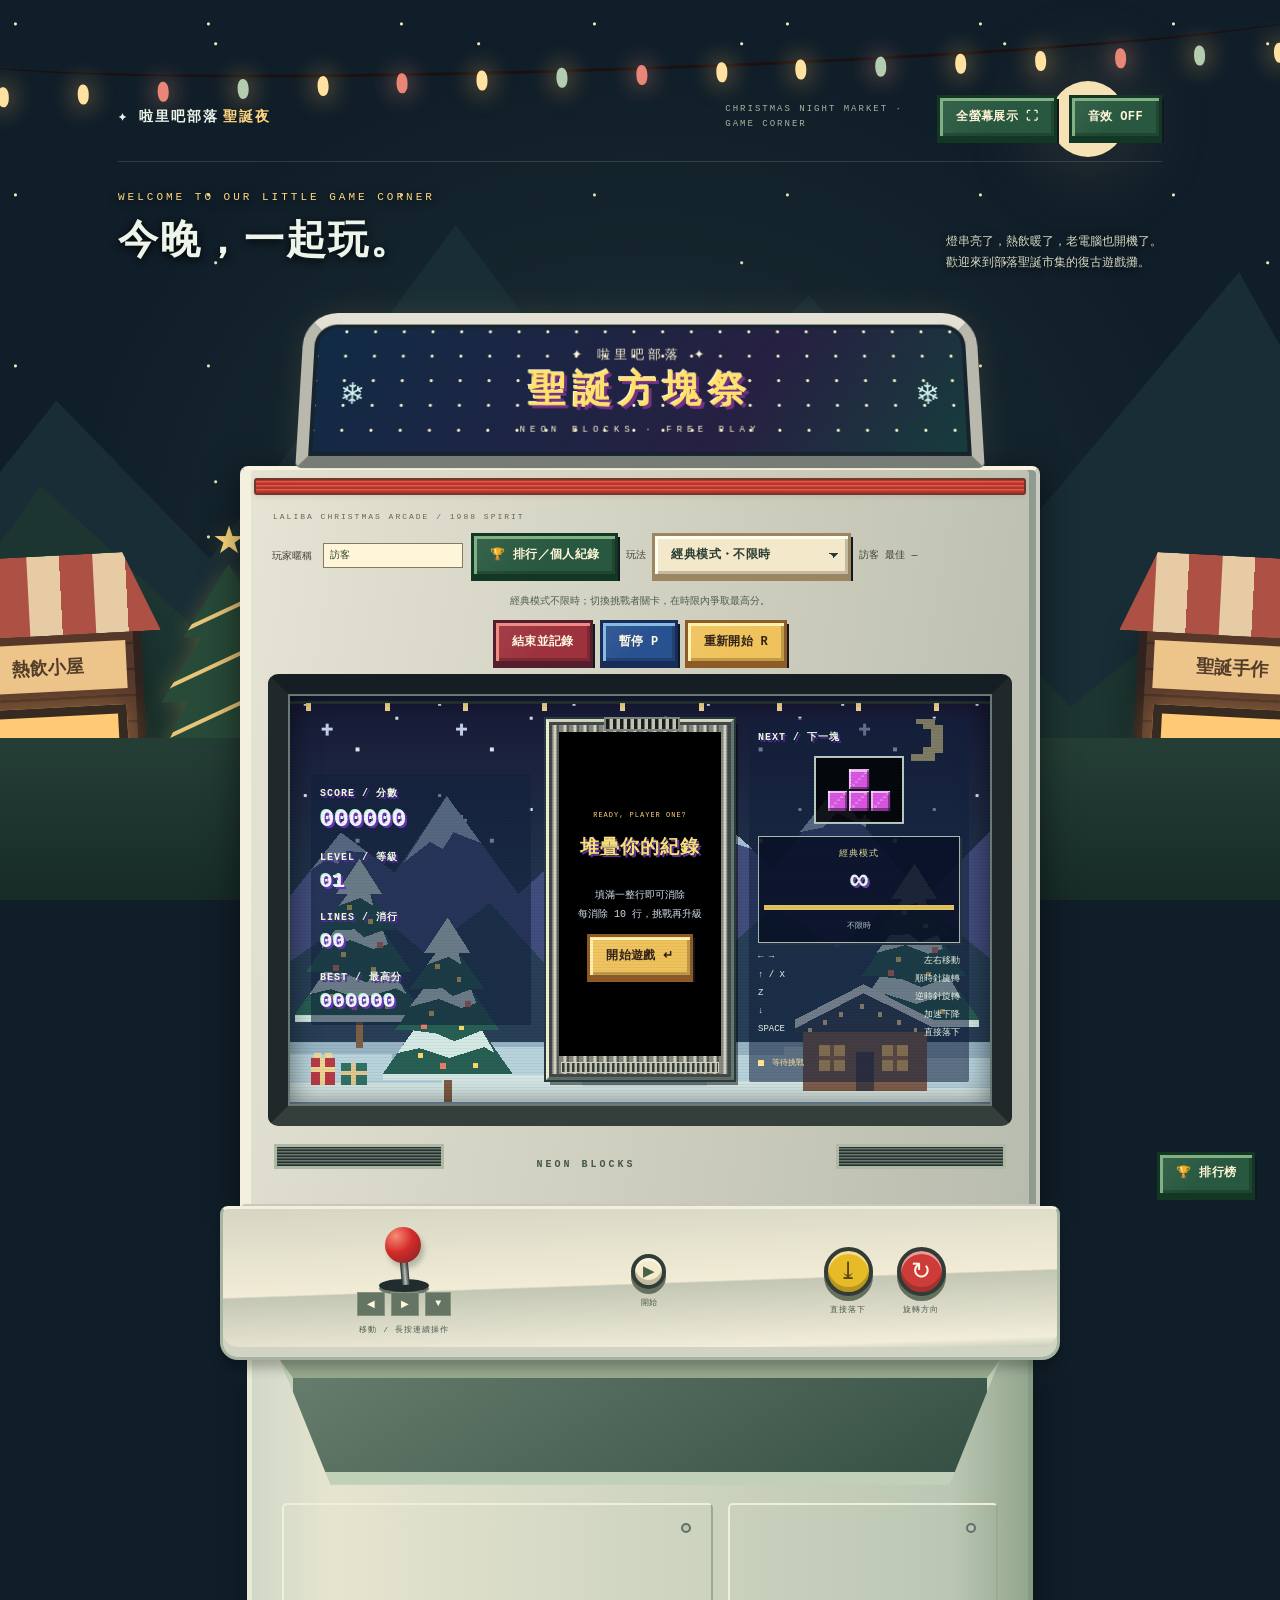
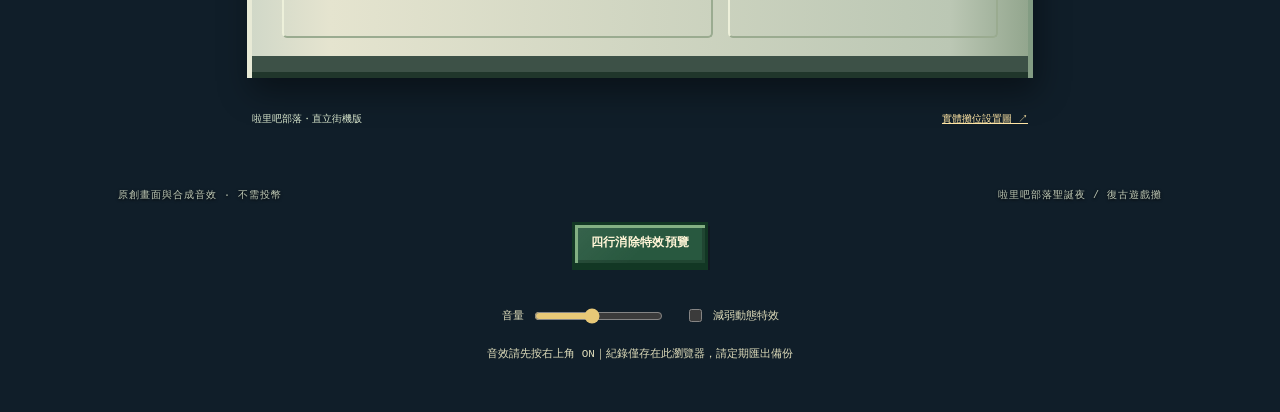
==== commit 2f501cee: "Add shared five-color pixel button skins with optional PNG nine-slice support" ====
--- a/index.html
+++ b/index.html
@@ -1,3 +1,5 @@
 <!doctype html><html lang="zh-Hant"><meta charset="utf-8"><meta name="viewport" content="width=device-width,initial-scale=1,viewport-fit=cover"><title>啦里吧部落聖誕夜｜復古遊戲攤</title><style>
 :root{color-scheme:dark;--mint:#baff65;--muted:#84908b}*{box-sizing:border-box}body{margin:0;background:#101814;color:#edf4e9;font:14px monospace;background-image:linear-gradient(#ffffff03 1px,transparent 1px);background-size:100% 4px}main{max-width:1080px;margin:auto;padding:32px 28px}header{display:flex;justify-content:space-between;align-items:center;border-bottom:1px solid #394539;padding-bottom:22px}.logo{font-weight:bold;letter-spacing:2px}.logo b{color:var(--mint)}.edition{font-size:11px;color:var(--muted);letter-spacing:2px}.intro{margin:30px 0 26px;display:flex;align-items:end;justify-content:space-between}h1{font-size:clamp(32px,5vw,54px);letter-spacing:-2px;margin:8px 0}.eyebrow{font-size:11px;letter-spacing:3px;color:var(--mint)}.intro p{color:var(--muted);line-height:1.8;margin:0}.arcade{display:grid;grid-template-columns:1fr 302px 1fr;gap:28px;align-items:start;max-width:850px;margin:auto}.panel{border:1px solid #3b493c;background:#17211a;padding:20px;box-shadow:4px 4px 0 #080e0a}.label{color:var(--muted);letter-spacing:2px;font-size:11px}.number{font-size:32px;color:var(--mint);margin:10px 0 22px;font-variant-numeric:tabular-nums}.small-number{font-size:22px;color:#edf4e9}.board-wrap{position:relative;border:1px solid #66775c;padding:10px;background:#070e0a;box-shadow:0 0 40px #9eff6d0a,5px 5px 0 #050905}canvas{display:block;image-rendering:pixelated}#board{width:280px;height:560px;max-width:100%}#next{margin:16px auto;width:112px;height:84px}.overlay{position:absolute;inset:10px;display:flex;flex-direction:column;align-items:center;justify-content:center;background:#061009e8;text-align:center;padding:16px}.overlay h2{font-size:25px;letter-spacing:3px;color:var(--mint)}.overlay p{color:#aebaa9;line-height:1.9}.hidden{display:none}button{font:inherit;cursor:pointer;border:1px solid #596b51;color:#e8f1e2;background:#273323;padding:12px 16px;touch-action:manipulation}button:hover{background:#394b30}button:focus-visible{outline:2px solid var(--mint);outline-offset:4px}.primary{background:var(--mint);color:#15200e;font-weight:bold;border-color:var(--mint)}.primary:hover{background:#d6ffa3}.actions{display:grid;gap:10px;margin-top:20px}.keys{margin-top:22px;line-height:2.4;color:#b1bdae;font-size:12px}.keys div{display:flex;justify-content:space-between;gap:10px}kbd{color:#edf4e9;font:12px monospace}.note{font-size:11px;color:var(--muted);line-height:1.8;margin-top:22px}.status{display:flex;gap:8px;align-items:center;color:var(--mint);font-size:11px;margin-top:20px}.dot{width:6px;height:6px;background:var(--mint)}footer{display:flex;justify-content:space-between;border-top:1px solid #394539;padding-top:18px;margin-top:32px;color:var(--muted);font-size:10px;letter-spacing:1px}.touch{display:flex;justify-content:center;gap:8px;margin-top:18px}.touch button{padding:14px 17px}@media(max-width:740px){main{padding:20px 14px}.intro{display:block}.intro p{margin-top:12px}.arcade{grid-template-columns: minmax(0,302px) 140px;gap:12px;justify-content:center}.arcade .stats{grid-column:1/-1;display:flex;justify-content:space-around;padding:12px;order:-1}.number{font-size:22px;margin:7px 0 0}.panel{padding:12px}.keys{font-size:10px}.edition{display:none}footer{line-height:1.8;gap:20px}}@media(max-width:460px){.arcade{grid-template-columns: minmax(0,302px)}.right{display:grid;grid-template-columns:1fr 1fr;gap:12px}.right .keys,.right .note{display:none}.right .actions{margin:0}.right .status{grid-column:1/-1;margin-top:0}#next{margin:8px auto}.intro p{font-size:12px}}
-</style><link rel="stylesheet" href="market.css"><div class="night-scene" aria-hidden="true"><div class="moon"></div><div class="mountain back"></div><div class="mountain front"></div><div class="village left"><b>熱飲小屋</b><i></i></div><div class="village right"><b>聖誕手作</b><i></i></div><div class="tree">★<i></i></div><div class="lights"><i></i><i></i><i></i><i></i><i></i><i></i><i></i><i></i><i></i><i></i><i></i><i></i><i></i><i></i><i></i><i></i><i></i></div><div class="ground"></div></div><main><header><div class="logo">✦ 啦里吧部落<b>聖誕夜</b></div><div class="edition">CHRISTMAS NIGHT MARKET · GAME CORNER</div><button id="fullscreen">全螢幕展示 ⛶</button><button id="sound" aria-pressed="false">音效 OFF</button></header><section class="intro"><div><span class="eyebrow">WELCOME TO OUR LITTLE GAME CORNER</span><h1>今晚，一起玩。</h1></div><p>燈串亮了，熱飲暖了，老電腦也開機了。<br>歡迎來到部落聖誕市集的復古遊戲攤。</p></section><div class="cabinet-marquee"><span>✦ 啦里吧部落 ✦</span><strong>聖誕方塊祭</strong><small>NEON BLOCKS · FREE PLAY</small></div><div class="computer"><div class="cabinet-red-light"></div><div class="computer-badge">LALIBA CHRISTMAS ARCADE / 1988 SPIRIT</div><div class="playerbar"><label for="playerName">玩家暱稱 <input id="playerName" maxlength="16" placeholder="輸入暱稱，不需真名" autocomplete="off"></label><button id="recordsOpen">🏆 排行／個人紀錄</button><label for="gameMode">玩法 <select id="gameMode"><option value="classic">經典模式・不限時</option><option value="60">挑戰者 I・1 分鐘速攻</option><option value="180">挑戰者 II・3 分鐘標準</option><option value="300">挑戰者 III・5 分鐘耐力</option></select></label><span id="personalBest">個人最佳 —</span><span id="saveNotice" role="status"></span></div><p id="challengeHelp" class="challenge-help">經典模式不限時；切換挑戰者關卡，在時限內爭取最高分。</p><div class="cabinet-tools"><div class="actions"><button id="finish">結束並記錄</button><button id="pause">暫停 P</button><button id="restart">重新開始 R</button></div></div><section class="arcade"><aside class="panel stats"><div><div class="label">SCORE / 分數</div><div class="number" id="score">000000</div></div><div><div class="label">LEVEL / 等級</div><div class="number small-number" id="level">01</div></div><div><div class="label">LINES / 消行</div><div class="number small-number" id="lines">00</div></div><div><div class="label">BEST / 最高分</div><div class="number small-number" id="best">000000</div></div></aside><div><div class="board-wrap"><canvas id="board" width="280" height="560" aria-label="10 欄 20 列方塊遊戲區"></canvas><div id="overlay" class="overlay"><span class="eyebrow">READY, PLAYER ONE?</span><h2 id="message">堆疊你的紀錄</h2><p id="hint">填滿一整行即可消除<br>每消除 10 行，挑戰再升級</p><button id="start" class="primary">開始遊戲 ↵</button></div></div></div><aside class="panel right"><div><div class="label">NEXT / 下一塊</div><canvas id="next" width="112" height="84" aria-label="下一塊預覽"></canvas></div><section id="challengeTimer" class="challenge-timer" aria-label="挑戰時間"><span id="timerMode">經典模式</span><strong id="timeLeft">∞</strong><progress id="timeProgress" value="1" max="1" aria-label="剩餘時間"></progress><small id="timerHint">不限時</small></section><div class="keys"><div><kbd>← →</kbd><span>左右移動</span></div><div><kbd>↑ / X</kbd><span>順時針旋轉</span></div><div><kbd>Z</kbd><span>逆時針旋轉</span></div><div><kbd>↓</kbd><span>加速下降</span></div><div><kbd>SPACE</kbd><span>直接落下</span></div></div><div class="note">消行得分 × 當前等級<br>1 / 2 / 3 / 4 行<br>100 / 300 / 500 / 800 分</div><div class="status"><span class="dot"></span><span id="status">等待挑戰</span></div></aside></section><div class="monitor-base"><span>● POWER</span><b>NEON BLOCKS</b><button id="recordsOpen2">🏆 排行榜</button><div class="vent">▥ ▥ ▥</div></div></div><div class="control-deck" role="group" aria-label="虛擬遊戲控制器"><div class="joystick-cluster"><div class="joystick-art" aria-hidden="true"><i></i></div><div class="direction-pad" role="group" aria-label="方向鍵"><button data-key="ArrowLeft" aria-label="左移">◀</button><button data-key="ArrowRight" aria-label="右移">▶</button><button data-key="ArrowDown" aria-label="下降">▼</button></div><span>移動 / 長按連續操作</span></div><div class="control-start"><button id="cabinetStart" class="round-button white" aria-label="開始或繼續">▶</button><span>開始</span></div><div class="arcade-buttons" role="group" aria-label="動作按鍵"><div><button data-key="Space" class="round-button gold" aria-label="直接落下">⤓</button><span>直接落下</span></div><div><button data-key="ArrowUp" class="round-button red" aria-label="旋轉方向">↻</button><span>旋轉方向</span></div></div></div><div class="cabinet-lower" aria-hidden="true"><div class="leg-recess"></div><div class="service-doors"><div><i></i></div><div><i></i></div></div><div class="cabinet-plinth"></div></div><div class="table-edge"><span>啦里吧部落・直立街機版</span><a href="setup.html" target="_blank" rel="noopener">實體攤位設置圖 ↗</a></div><footer><span>原創畫面與合成音效 · 不需投幣</span><span>啦里吧部落聖誕夜 / 復古遊戲攤</span></footer><section class="sound-settings"><button id="previewFX">四行消除特效預覽</button><span id="previewNotice" role="status"></span><label>音量 <input id="volume" type="range" min="0" max="100" value="45"></label><label><input id="reducedFX" type="checkbox"> 減弱動態特效</label><span>音效請先按右上角 ON｜紀錄僅存在此瀏覽器，請定期匯出備份</span></section></main><dialog id="recordsDialog" aria-labelledby="recordsTitle"><div class="card-greeting" aria-hidden="true"><span>✦</span> MERRY CHRISTMAS <span>✦</span></div><div class="record-heading"><h2 id="recordsTitle">啦里吧・遊戲紀錄</h2><button id="recordsClose" aria-label="關閉紀錄">✕</button></div><div class="record-tabs"><button id="rankTab" aria-pressed="true">分數排行榜</button><button id="historyTab" aria-pressed="false">個人紀錄</button></div><p id="recordsDescription"></p><label id="leaderboardFilter" class="leaderboard-filter">賽別 <select id="rankMode"><option value="classic">經典模式・不限時</option><option value="60">挑戰者 I・1 分鐘</option><option value="180">挑戰者 II・3 分鐘</option><option value="300">挑戰者 III・5 分鐘</option></select></label><label id="historyFilter" hidden>玩家 <select id="historyPlayer"></select></label><section id="christmasPodium" class="christmas-podium" aria-label="聖誕前三名"></section><div id="recordSummary"></div><div class="record-scroll"><table id="recordTable"><thead></thead><tbody></tbody></table></div><p id="emptyRecords"></p><div class="record-tools"><button id="exportRecords">匯出備份</button><label class="file-button">匯入備份<input type="file" id="importRecords" accept="application/json,.json"></label></div><p id="recordsFeedback" role="status"></p><small>同一暱稱視為同一玩家。排行榜採每人最佳完成局，各時長分開排名，分數相同時依消行數、等級及達成時間排序。挑戰模式手動提早結束不列入排名。<br>此為本機排行榜，不會跨裝置同步；清除瀏覽器資料可能移除紀錄。匯出檔案含玩家暱稱與成績。</small></dialog><dialog id="portraitDialog" aria-labelledby="portraitTitle"><div class="portrait-heading"><h2 id="portraitTitle">玩家大頭照</h2><button id="portraitClose" aria-label="關閉照片編輯">✕</button></div><p id="portraitPlayer"></p><p class="portrait-note">由玩家本人選擇或取得本人同意後展示。照片僅存在此裝置與瀏覽器，不會上傳 GitHub。</p><label class="portrait-file">選擇照片<input id="portraitFile" type="file" accept="image/jpeg,image/png,image/webp"></label><p class="portrait-note">支援 JPG、PNG、WebP，單張上限 10 MB；可調整位置與放大，儲存後自動裁成圓形頭像。</p><div class="portrait-crop"><canvas id="portraitCanvas" width="256" height="256" aria-label="大頭照裁切預覽"></canvas><span id="portraitEmpty">選一張你喜歡的照片</span></div><div id="portraitAdjust"><label>放大<input id="portraitZoom" type="range" min="1" max="3" step="0.01" value="1"></label><label>左右<input id="portraitX" type="range" min="-1" max="1" step="0.01" value="0"></label><label>上下<input id="portraitY" type="range" min="-1" max="1" step="0.01" value="0"></label></div><div class="portrait-actions"><button id="portraitSave" class="primary" disabled>儲存大頭照</button><button id="portraitRemove">移除照片・恢復聖誕角色</button></div><p id="portraitFeedback" role="status"></p><small>同一暱稱共用一張照片。清除瀏覽器資料會移除照片；目前成績 JSON 備份不含照片，請保留原始照片。</small></dialog><link rel="stylesheet" href="records.css"><link rel="stylesheet" href="upright.css"><link rel="stylesheet" href="challenge.css"><script src="challenge.js"></script><link rel="stylesheet" href="portraits.css"><script src="portraits.js"></script><script src="records.js"></script><script src="effects.js"></script><link rel="stylesheet" href="mobile-controls.css?v=20261116-callout"><script src="controls.js?v=20261116-callout"></script><script src="game.js"></script><script src="market.js"></script><script>document.getElementById("cabinetStart").onclick=()=>action("Enter");</script></html>
+</style><link rel="stylesheet" href="market.css"><div class="night-scene" aria-hidden="true"><div class="moon"></div><div class="mountain back"></div><div class="mountain front"></div><div class="village left"><b>熱飲小屋</b><i></i></div><div class="village right"><b>聖誕手作</b><i></i></div><div class="tree">★<i></i></div><div class="lights"><i></i><i></i><i></i><i></i><i></i><i></i><i></i><i></i><i></i><i></i><i></i><i></i><i></i><i></i><i></i><i></i><i></i></div><div class="ground"></div></div><main><header><div class="logo">✦ 啦里吧部落<b>聖誕夜</b></div><div class="edition">CHRISTMAS NIGHT MARKET · GAME CORNER</div><button id="fullscreen" class="pixel-button" data-pixel-tone="green">全螢幕展示 ⛶</button><button id="sound" aria-pressed="false" class="pixel-button" data-pixel-tone="green">音效 OFF</button></header><section class="intro"><div><span class="eyebrow">WELCOME TO OUR LITTLE GAME CORNER</span><h1>今晚，一起玩。</h1></div><p>燈串亮了，熱飲暖了，老電腦也開機了。<br>歡迎來到部落聖誕市集的復古遊戲攤。</p></section><div class="cabinet-marquee"><span>✦ 啦里吧部落 ✦</span><strong>聖誕方塊祭</strong><small>NEON BLOCKS · FREE PLAY</small></div><div class="computer"><div class="cabinet-red-light"></div><div class="computer-badge">LALIBA CHRISTMAS ARCADE / 1988 SPIRIT</div><div class="playerbar"><label for="playerName">玩家暱稱 <input id="playerName" maxlength="16" placeholder="輸入暱稱，不需真名" autocomplete="off"></label><button id="recordsOpen" class="pixel-button" data-pixel-tone="green">🏆 排行／個人紀錄</button><label for="gameMode">玩法 <select id="gameMode" class="pixel-button" data-pixel-tone="cream"><option value="classic">經典模式・不限時</option><option value="60">挑戰者 I・1 分鐘速攻</option><option value="180">挑戰者 II・3 分鐘標準</option><option value="300">挑戰者 III・5 分鐘耐力</option></select></label><span id="personalBest">個人最佳 —</span><span id="saveNotice" role="status"></span></div><p id="challengeHelp" class="challenge-help">經典模式不限時；切換挑戰者關卡，在時限內爭取最高分。</p><div class="cabinet-tools"><div class="actions"><button id="finish" class="pixel-button" data-pixel-tone="red">結束並記錄</button><button id="pause" class="pixel-button" data-pixel-tone="blue">暫停 P</button><button id="restart" class="pixel-button" data-pixel-tone="gold">重新開始 R</button></div></div><section class="arcade"><aside class="panel stats"><div><div class="label">SCORE / 分數</div><div class="number" id="score">000000</div></div><div><div class="label">LEVEL / 等級</div><div class="number small-number" id="level">01</div></div><div><div class="label">LINES / 消行</div><div class="number small-number" id="lines">00</div></div><div><div class="label">BEST / 最高分</div><div class="number small-number" id="best">000000</div></div></aside><div><div class="board-wrap"><canvas id="board" width="280" height="560" aria-label="10 欄 20 列方塊遊戲區"></canvas><div id="overlay" class="overlay"><span class="eyebrow">READY, PLAYER ONE?</span><h2 id="message">堆疊你的紀錄</h2><p id="hint">填滿一整行即可消除<br>每消除 10 行，挑戰再升級</p><button id="start" class="pixel-button primary" data-pixel-tone="gold">開始遊戲 ↵</button></div></div></div><aside class="panel right"><div><div class="label">NEXT / 下一塊</div><canvas id="next" width="112" height="84" aria-label="下一塊預覽"></canvas></div><section id="challengeTimer" class="challenge-timer" aria-label="挑戰時間"><span id="timerMode">經典模式</span><strong id="timeLeft">∞</strong><progress id="timeProgress" value="1" max="1" aria-label="剩餘時間"></progress><small id="timerHint">不限時</small></section><div class="keys"><div><kbd>← →</kbd><span>左右移動</span></div><div><kbd>↑ / X</kbd><span>順時針旋轉</span></div><div><kbd>Z</kbd><span>逆時針旋轉</span></div><div><kbd>↓</kbd><span>加速下降</span></div><div><kbd>SPACE</kbd><span>直接落下</span></div></div><div class="note">消行得分 × 當前等級<br>1 / 2 / 3 / 4 行<br>100 / 300 / 500 / 800 分</div><div class="status"><span class="dot"></span><span id="status">等待挑戰</span></div></aside></section><div class="monitor-base"><span>● POWER</span><b>NEON BLOCKS</b><button id="recordsOpen2" class="pixel-button" data-pixel-tone="green">🏆 排行榜</button><div class="vent">▥ ▥ ▥</div></div></div><div class="control-deck" role="group" aria-label="虛擬遊戲控制器"><div class="joystick-cluster"><div class="joystick-art" aria-hidden="true"><i></i></div><div class="direction-pad" role="group" aria-label="方向鍵"><button data-key="ArrowLeft" aria-label="左移">◀</button><button data-key="ArrowRight" aria-label="右移">▶</button><button data-key="ArrowDown" aria-label="下降">▼</button></div><span>移動 / 長按連續操作</span></div><div class="control-start"><button id="cabinetStart" class="round-button white" aria-label="開始或繼續">▶</button><span>開始</span></div><div class="arcade-buttons" role="group" aria-label="動作按鍵"><div><button data-key="Space" class="round-button gold" aria-label="直接落下">⤓</button><span>直接落下</span></div><div><button data-key="ArrowUp" class="round-button red" aria-label="旋轉方向">↻</button><span>旋轉方向</span></div></div></div><div class="cabinet-lower" aria-hidden="true"><div class="leg-recess"></div><div class="service-doors"><div><i></i></div><div><i></i></div></div><div class="cabinet-plinth"></div></div><div class="table-edge"><span>啦里吧部落・直立街機版</span><a href="setup.html" target="_blank" rel="noopener">實體攤位設置圖 ↗</a></div><footer><span>原創畫面與合成音效 · 不需投幣</span><span>啦里吧部落聖誕夜 / 復古遊戲攤</span></footer><section class="sound-settings"><button id="previewFX" class="pixel-button" data-pixel-tone="green">四行消除特效預覽</button><span id="previewNotice" role="status"></span><label>音量 <input id="volume" type="range" min="0" max="100" value="45"></label><label><input id="reducedFX" type="checkbox"> 減弱動態特效</label><span>音效請先按右上角 ON｜紀錄僅存在此瀏覽器，請定期匯出備份</span></section></main><dialog id="recordsDialog" aria-labelledby="recordsTitle"><div class="card-greeting" aria-hidden="true"><span>✦</span> MERRY CHRISTMAS <span>✦</span></div><div class="record-heading"><h2 id="recordsTitle">啦里吧・遊戲紀錄</h2><button id="recordsClose" aria-label="關閉紀錄" class="pixel-button" data-pixel-tone="red">✕</button></div><div id="rankHero" class="rank-hero"><aside id="guodaLegend" class="guoda-legend" aria-label="霸榜傳說角色郭大"><div class="legend-caption"><span>LEGEND / 霸榜傳說</span><strong>郭大</strong><span class="legend-level">Level / 等級 <b>99</b></span></div><img src="guoda-legend.png" width="280" height="280" loading="lazy" decoding="async" alt="傳說角色郭大的像素圖：戴著墨鏡、眨眼指向挑戰者，說想超越我要再100年"><p>準備好挑戰霸榜傳說了嗎？</p></aside><div class="rank-hero-controls"><div class="record-tabs"><button id="rankTab" aria-pressed="true" class="pixel-button" data-pixel-tone="green">分數排行榜</button><button id="historyTab" aria-pressed="false" class="pixel-button" data-pixel-tone="green">個人紀錄</button></div><p id="recordsDescription"></p><label id="leaderboardFilter" class="leaderboard-filter">賽別 <select id="rankMode" class="pixel-button" data-pixel-tone="green"><option value="classic">經典模式・不限時</option><option value="60">挑戰者 I・1 分鐘</option><option value="180">挑戰者 II・3 分鐘</option><option value="300">挑戰者 III・5 分鐘</option></select></label><label id="historyFilter" hidden>玩家 <select id="historyPlayer" class="pixel-button" data-pixel-tone="green"></select></label></div></div><section id="christmasPodium" class="christmas-podium" aria-label="聖誕前三名"></section><div id="recordSummary"></div><div class="record-scroll"><table id="recordTable"><thead></thead><tbody></tbody></table></div><p id="emptyRecords"></p><div class="record-tools"><button id="exportRecords" class="pixel-button" data-pixel-tone="green">匯出備份</button><label class="file-button pixel-button" data-pixel-tone="cream">匯入備份<input type="file" id="importRecords" accept="application/json,.json"></label></div><p id="recordsFeedback" role="status"></p><small>同一暱稱視為同一玩家。排行榜採每人最佳完成局，各時長分開排名，分數相同時依消行數、等級及達成時間排序。挑戰模式手動提早結束不列入排名。<br>此為本機排行榜，不會跨裝置同步；清除瀏覽器資料可能移除紀錄。匯出檔案含玩家暱稱與成績。</small></dialog><dialog id="portraitDialog" aria-labelledby="portraitTitle"><div class="portrait-heading"><h2 id="portraitTitle">玩家大頭照</h2><button id="portraitClose" aria-label="關閉照片編輯" class="pixel-button" data-pixel-tone="red">✕</button></div><p id="portraitPlayer"></p><p class="portrait-note">由玩家本人選擇或取得本人同意後展示。照片僅存在此裝置與瀏覽器，不會上傳 GitHub。</p><div class="portrait-source-options"><label class="portrait-file portrait-upload pixel-button" data-pixel-tone="cream">相簿上傳<input id="portraitFile" type="file" accept="image/jpeg,image/png,image/webp" aria-label="相簿上傳"></label><button type="button" id="portraitCameraOpen" class="pixel-button portrait-file portrait-camera" data-pixel-tone="green">拍攝照片</button><input id="portraitCamera" type="file" accept="image/*" capture="user" aria-label="手機相機" hidden></div><p class="portrait-note">手機可直接拍照，優先前鏡頭；電腦會開啟相機預覽。未提供相機時請改用相簿上傳。</p><p class="portrait-note">支援 JPG、PNG、WebP，單張上限 10 MB；可調整位置與放大，儲存後自動裁成圓形頭像。</p><section id="portraitLive" hidden aria-label="相機預覽"><video id="portraitVideo" autoplay muted playsinline aria-label="即時相機畫面"></video><div class="live-camera-actions"><button type="button" id="portraitShot" class="pixel-button" data-pixel-tone="green">拍下照片</button><button type="button" id="portraitCameraStop" class="pixel-button" data-pixel-tone="green">關閉相機</button></div><small>相機影像只用於本機拍照，不會傳送或錄音。</small></section><div class="portrait-crop"><canvas id="portraitCanvas" width="256" height="256" aria-label="大頭照裁切預覽"></canvas><span id="portraitEmpty">選一張你喜歡的照片</span></div><div id="portraitAdjust"><label>放大<input id="portraitZoom" type="range" min="1" max="3" step="0.01" value="1"></label><label>左右<input id="portraitX" type="range" min="-1" max="1" step="0.01" value="0"></label><label>上下<input id="portraitY" type="range" min="-1" max="1" step="0.01" value="0"></label></div><div class="portrait-actions"><button id="portraitSave" class="pixel-button primary" disabled data-pixel-tone="green">儲存大頭照</button><button id="portraitRemove" class="pixel-button" data-pixel-tone="red">移除照片・恢復聖誕角色</button></div><p id="portraitFeedback" role="status"></p><small>同一暱稱共用一張照片。清除瀏覽器資料會移除照片；目前成績 JSON 備份不含照片，請保留原始照片。</small></dialog><link rel="stylesheet" href="records.css"><link rel="stylesheet" href="upright.css"><link rel="stylesheet" href="challenge.css"><script src="challenge.js"></script><link rel="stylesheet" href="portraits.css?v=20261116-camera2"><script src="portraits.js?v=20261116-camera2"></script><link rel="stylesheet" href="legend.css?v=20261116-level99"><script src="records.js?v=20261116-guoda"></script><script src="effects.js"></script><link rel="stylesheet" href="mobile-controls.css?v=20261116-callout"><script src="controls.js?v=20261116-callout"></script><script src="game.js"></script><script src="market.js"></script><script>document.getElementById("cabinetStart").onclick=()=>action("Enter");</script></html>
+
+<link rel="stylesheet" href="pixel-button.css?v=20261116-pixel1">
--- a/portraits.css
+++ b/portraits.css
@@ -1 +1,5 @@
 .winner-avatar-frame{position:relative;width:max-content;margin:0 auto}.winner-character-badge{position:absolute;bottom:0;right:-5px;border:2px solid #fff7de;border-radius:50%;box-shadow:0 1px 5px #39483b30}.christmas-avatar{object-fit:cover}.portrait-edit{margin:11px 0 0;background:#fff8e7;color:#456148;border:1px solid #b9bca0;border-radius:18px;font:11px system-ui;padding:6px 12px}.portrait-edit:hover{background:#e1e9da}.place-1 .portrait-edit{border-color:#c2a464;background:#fff6d7;color:#80572e}#portraitDialog{background:#f8f2e3;color:#31513e;width:min(500px,94vw);max-height:92vh;border:2px solid #c1a96b;border-radius:17px;padding:24px;font:13px/1.7 system-ui;box-shadow:0 15px 70px #0009}#portraitDialog::backdrop{background:#07110be0}.portrait-heading{display:flex;align-items:center;justify-content:space-between;gap:16px}.portrait-heading h2{font:600 21px serif;margin:0}.portrait-heading button{border:1px solid #c8b791;border-radius:50%;background:transparent;color:#52684c;width:30px;height:30px;padding:0}#portraitPlayer{color:#98513c;font-size:16px;font-weight:600;margin:10px 0}.portrait-note{font-size:11px;color:#6b735f}.portrait-file{display:block;position:relative;text-align:center;background:#365b46;color:#fff4d6;padding:11px;border-radius:7px;cursor:pointer}.portrait-file input{position:absolute;inset:0;width:100%;height:100%;opacity:0;cursor:pointer}.portrait-file:focus-within{outline:2px solid #a14836;outline-offset:3px}.portrait-crop{position:relative;width:192px;height:192px;border:4px solid #c7ac6d;border-radius:50%;overflow:hidden;margin:18px auto;background:#e3e7d8;box-shadow:0 0 0 5px #fff9e8}#portraitCanvas{width:100%;height:100%;image-rendering:auto}#portraitEmpty{position:absolute;inset:0;display:flex;align-items:center;justify-content:center;padding:18px;text-align:center;font-size:12px;color:#7c846c}#portraitEmpty[hidden]{display:none}#portraitAdjust{display:grid;gap:8px;margin:14px 0}#portraitAdjust label{display:flex;align-items:center;gap:14px;font-size:12px}#portraitAdjust input{flex:1;accent-color:#8c6944}.portrait-actions{display:flex;flex-wrap:wrap;gap:9px;margin-top:18px}.portrait-actions button{font:12px system-ui;border:1px solid #b6b89c;background:#ece8d8;color:#455d46;border-radius:5px;padding:10px 12px}.portrait-actions .primary{background:#365b46;border-color:#365b46;color:#fff6da}.portrait-actions button:disabled{opacity:.45;cursor:default}#portraitFeedback{font-size:12px;color:#9d4e39}#portraitDialog small{display:block;color:#747a65;font-size:10px}#portraitDialog button:focus-visible{outline:2px solid #a14836;outline-offset:3px}@media(max-width:600px){.portrait-edit{font-size:9px;padding:6px 8px}.winner-character-badge{width:25px;height:25px}.portrait-heading h2{font-size:19px}#portraitDialog{padding:18px}}
+
+.portrait-source-options{display:grid;grid-template-columns:1fr 1fr;gap:10px}.portrait-camera{background:#9b463b;border:1px solid #86483d}.portrait-upload{border:1px solid #365b46}.portrait-source-options .portrait-file{font-weight:600;min-height:46px;display:flex;justify-content:center;align-items:center}.portrait-source-options .portrait-file:hover{filter:brightness(1.08)}
+
+#portraitCamera[hidden],#portraitLive[hidden]{display:none}#portraitCameraOpen{font:600 13px system-ui;margin:0}#portraitLive{margin:14px 0;text-align:center}#portraitVideo{display:block;width:100%;max-height:240px;aspect-ratio:16/9;object-fit:cover;background:#13251c;border-radius:8px}.live-camera-actions{display:flex;gap:10px;justify-content:center;margin-top:10px}.live-camera-actions button{background:#365b46;color:#fff4da;border:1px solid #365b46;font:12px system-ui;padding:10px 14px;border-radius:6px}.live-camera-actions button:last-child{background:#eee6d3;color:#4d614b;border-color:#bbb899}
--- a/legend.css
+++ b/legend.css
@@ -0,0 +1,7 @@
+/* Guoda's pixel challenge palette: rose, ink-purple and arcade gold. */
+#recordsDialog{width:min(1080px,95vw);padding:23px 30px 24px;background:radial-gradient(circle at 10px 10px,#e6b9d412 1px,transparent 1.5px) 0 0/16px 16px,linear-gradient(145deg,#2b2034,#191724);color:#f5e4ef;border:2px solid #d5a8be;border-radius:13px;box-shadow:0 0 0 4px #17151f,0 0 0 6px #b78e67,0 24px 90px #000b;scrollbar-color:#bc8ca9 #282132}#recordsDialog::before,#recordsDialog::after{color:#f1cb63;font-size:29px;top:20px}.card-greeting{color:#e3bd69;letter-spacing:5px;font:10px monospace;margin-bottom:10px}.card-greeting span{color:#f2a9c4}#recordsDialog .record-heading{border-bottom:1px solid #77546c;padding-bottom:15px}#recordsDialog .record-heading h2{font:bold 25px monospace;letter-spacing:3px;color:#ffe4ed;text-shadow:2px 2px #6b385c}#recordsClose{background:#3d2b41!important;color:#f7d4e6!important;border-color:#a67c95!important;border-radius:6px}.rank-hero{display:grid;grid-template-columns:280px minmax(0,1fr);gap:26px;align-items:center;padding:16px 0 7px}.guoda-legend{min-width:0;text-align:center;position:relative;padding:0 5px}.guoda-legend[hidden]{display:none}.legend-caption{display:flex;justify-content:center;align-items:center;gap:12px}.legend-caption span{color:#efcc70;font:bold 9px monospace;letter-spacing:1px;border:1px solid #b48d4d;padding:5px 8px;background:#4b3841}.legend-caption strong{font:900 25px monospace;color:#ffd1e3;text-shadow:2px 2px #853b61;letter-spacing:3px}.guoda-legend>img{display:block;width:100%;max-width:260px;height:auto;aspect-ratio:1;object-fit:contain;image-rendering:pixelated;margin:8px auto 0;filter:drop-shadow(4px 5px 0 #100e1a60)}.guoda-legend>p{color:#dcb9ce;font-size:10px;letter-spacing:1px;margin:7px 0 0}.rank-hero-controls{min-width:0;text-align:center}.rank-hero.history-view{grid-template-columns:1fr;padding-top:10px}#recordsDialog .record-tabs{margin:0 auto 17px;background:#1e1928;border:1px solid #89657e;border-radius:8px;padding:4px}#recordsDialog .record-tabs button{font:12px monospace;letter-spacing:1px;border-radius:5px;color:#dfbfd4;padding:11px 24px}#recordsDialog .record-tabs [aria-pressed=true]{background:#efacc7;color:#2b2036;box-shadow:0 3px 0 #985a7c;font-weight:bold}#recordsDescription{color:#d4b7cc;font-size:12px;margin:15px 0}.leaderboard-filter{color:#e6cbdf;font-size:12px;margin:18px 0 0}.leaderboard-filter select,#historyFilter select{background:#37283e;color:#ffe5ed;border:1px solid #bc8da7;border-radius:5px;padding:10px;max-width:100%}#historyFilter{color:#e6cbdf}.christmas-podium{gap:16px;margin-top:15px}.winner-card{background:linear-gradient(160deg,#fae4ed,#eac8d9);border:1px solid #cc94b1;border-radius:45px 45px 8px 8px;box-shadow:0 5px 0 #8f5d7a;padding-top:19px}.winner-card.place-1{background:linear-gradient(150deg,#fff6d1,#efd893);border:1px solid #eac36f;border-radius:55px 55px 9px 9px;box-shadow:0 5px 0 #96713e,0 0 28px #f2b95e14;min-height:305px;padding-top:24px}.winner-card.place-3{background:linear-gradient(155deg,#eee3f7,#d5c3e5);border-color:#b29ac5;box-shadow:0 5px 0 #766582}.winner-place{color:#74465f;font:bold 9px monospace;letter-spacing:2px}.place-1 .winner-place{color:#7e5b20}.winner-name{color:#39253c}.winner-score{font-family:monospace;color:#793c65;text-shadow:1px 1px #fff5fa}.place-1 .winner-score{color:#9e3f4c;font-size:34px}.place-3 .winner-score{color:#655080}.character-title{color:#86576f}.score-caption{color:#815f72}.winner-detail{color:#6d5264}.winner-date{color:#806377}.vacant .winner-name{color:#795e73}.vacant .winner-score{color:#ad8c9f}.portrait-edit{background:#fff0f7;color:#74465e;border-color:#b783a0}.portrait-edit:hover{background:#f6c5dc}.place-1 .portrait-edit{background:#fff7de;color:#855628;border-color:#b89a55}.christmas-avatar{border-color:#fff4fa;box-shadow:0 0 0 1px #b689a6}.place-1 .christmas-avatar{border-color:#fff9e4;box-shadow:0 0 0 2px #c5a25c}.winner-character-badge{border-color:#fff0f5}#recordSummary{color:#e2b9cf;font-size:11px;margin:18px 0 12px}#emptyRecords{color:#e9c8d9}#recordsDialog .record-scroll{background:#291f32;border-color:#76526c;border-radius:6px}#recordTable th{background:#3e2b45;color:#f1c4db}#recordTable td{color:#ead7e5;border-bottom-color:#604459}#recordsDialog .record-tools{border-top-color:#77546c}#recordsDialog .record-tools button,#recordsDialog .file-button{background:#3b2a40;color:#f0c9dd;border-color:#a77993;border-radius:5px}#recordsDialog .record-tools button:hover,#recordsDialog .file-button:hover{background:#53334c}#recordsDialog small{color:#bfa4ba}#recordsFeedback{color:#f5ce87}#recordsDialog button:focus-visible,#recordsDialog select:focus-visible{outline-color:#ffd27a}.guoda-legend img{user-select:none;-webkit-user-select:none;-webkit-user-drag:none;-webkit-touch-callout:none}
+@media(max-width:750px){#recordsDialog{padding:22px 20px}.rank-hero{grid-template-columns:215px minmax(0,1fr);gap:14px}.guoda-legend>img{max-width:200px}.legend-caption{gap:6px}.legend-caption span{font-size:8px;padding:4px 5px}.legend-caption strong{font-size:22px}#recordsDialog .record-tabs button{font-size:11px;padding:10px 15px}#recordsDescription{font-size:11px}.leaderboard-filter select{font-size:11px;padding:8px}.winner-card.place-1{min-height:280px}}
+@media(max-width:540px){#recordsDialog{padding:20px 14px}.card-greeting{font-size:8px;letter-spacing:3px}#recordsDialog .record-heading h2{font-size:20px;letter-spacing:1px}.rank-hero{grid-template-columns:1fr;gap:12px;padding:12px 0 5px}.guoda-legend{display:grid;grid-template-columns:125px 1fr;grid-template-rows:auto auto;align-items:center;column-gap:10px;text-align:left;padding:6px 8px;border:1px solid #76536d;border-radius:7px;background:#3c294430}.guoda-legend>img{grid-column:1;grid-row:1/3;width:125px;max-width:125px;margin:0}.legend-caption{grid-column:2;grid-row:1;align-self:end;align-items:flex-start;flex-direction:column;gap:8px;justify-content:start}.legend-caption strong{font-size:27px;letter-spacing:4px}.legend-caption span{font-size:8px;letter-spacing:0}.guoda-legend>p{grid-column:2;grid-row:2;align-self:start;font-size:9px;line-height:1.7;letter-spacing:0;margin:8px 0}.rank-hero-controls{padding-top:3px}#recordsDialog .record-tabs{margin-bottom:10px}#recordsDialog .record-tabs button{font-size:11px;padding:9px 16px}#recordsDescription{font-size:10px;margin:10px 0}.leaderboard-filter{margin:10px 0 0;font-size:11px}.leaderboard-filter select{font-size:11px;padding:8px}.christmas-podium{gap:8px;margin-top:16px}.winner-card{border-radius:35px 35px 7px 7px}.winner-card.place-1{border-radius:42px 42px 8px 8px;min-height:260px}.winner-place{font-size:8px;letter-spacing:0}.place-1 .winner-score{font-size:27px}.winner-name{font-size:13px}.place-1 .winner-name{font-size:16px}#recordsDialog::before,#recordsDialog::after{font-size:22px}}
+@media(max-width:390px){.guoda-legend{grid-template-columns:105px 1fr}.guoda-legend>img{width:105px;max-width:105px}.legend-caption strong{font-size:24px}.legend-caption span{font-size:7px}.christmas-podium .winner-card{border-radius:9px;min-height:0}.winner-card.place-1{min-height:0}}
+
+.legend-caption{flex-wrap:wrap}.legend-caption .legend-level{color:#ffe5a0;background:#241b2e;border-color:#d3a658;font-size:10px;letter-spacing:0;white-space:nowrap}.legend-level b{font-size:15px;color:#ffd16d;margin-left:4px}@media(max-width:540px){.legend-caption{gap:5px}.legend-caption .legend-level{font-size:9px;padding:4px 6px}.legend-level b{font-size:13px}}
--- a/pixel-button.css
+++ b/pixel-button.css
@@ -0,0 +1,29 @@
+/* CSS fallback is active. Add .pixel-png ONLY after all four PNG states exist. */
+.pixel-button,.portrait-edit{--pixel-face:#28583f;--pixel-light:#83b083;--pixel-dark:#123724;--pixel-ink:#fff5d7;--pixel-default:none;--pixel-hover:none;--pixel-pressed:none;--pixel-disabled:none;--pixel-image:var(--pixel-default)}
+[data-pixel-tone=red]{--pixel-face:#9d323d;--pixel-light:#ee8c83;--pixel-dark:#551d2d;--pixel-ink:#fff7df}
+[data-pixel-tone=blue]{--pixel-face:#28518f;--pixel-light:#85bcdf;--pixel-dark:#172c58;--pixel-ink:#fff8e6}
+[data-pixel-tone=gold]{--pixel-face:#efc25b;--pixel-light:#fff0ad;--pixel-dark:#8e5b27;--pixel-ink:#332318}
+[data-pixel-tone=cream]{--pixel-face:#f3e8c9;--pixel-light:#fffdf0;--pixel-dark:#9a8762;--pixel-ink:#293b32}
+/* Scope gives this component priority over existing ID-based skins. */
+:is(#recordsDialog,#portraitDialog,body) :is(.pixel-button.pixel-button,.portrait-edit.portrait-edit){appearance:none;-webkit-appearance:none;box-sizing:border-box;position:relative;min-height:44px;max-width:100%;padding:10px 16px!important;border:3px solid var(--pixel-dark)!important;border-radius:0!important;background:linear-gradient(135deg,#fff1,transparent 55%),var(--pixel-face)!important;color:var(--pixel-ink)!important;box-shadow:inset 3px 3px 0 var(--pixel-light),inset -3px -3px 0 #0003,0 4px 0 var(--pixel-dark),2px 4px 0 #101821!important;font-family:ui-monospace,'Courier New',monospace!important;font-size:12px;font-weight:700;line-height:1.4;letter-spacing:.03em;text-shadow:none!important;cursor:pointer;touch-action:manipulation;user-select:none;-webkit-user-select:none;-webkit-touch-callout:none;-webkit-tap-highlight-color:transparent;image-rendering:pixelated;transition:filter 80ms,transform 80ms;vertical-align:middle}
+:is(#recordsDialog,#portraitDialog,body) :is(.pixel-button.pixel-button,.portrait-edit.portrait-edit):focus-visible{outline:3px solid #fff2ac!important;outline-offset:5px}
+@media(hover:hover){:is(#recordsDialog,#portraitDialog,body) :is(.pixel-button.pixel-button,.portrait-edit.portrait-edit):hover:not(:disabled):not([aria-disabled=true]){--pixel-image:var(--pixel-hover);filter:brightness(1.15);background:linear-gradient(#fff8,#fff8) right 7px top 7px/3px 3px no-repeat,linear-gradient(#ffedaa,#ffedaa) right 4px top 10px/9px 3px no-repeat,linear-gradient(#ffedaa,#ffedaa) right 7px top 7px/3px 9px no-repeat,var(--pixel-face)!important}}
+:is(#recordsDialog,#portraitDialog,body) :is(.pixel-button.pixel-button,.portrait-edit.portrait-edit):is(:active,.is-pressed):not(:disabled):not([aria-disabled=true]){--pixel-image:var(--pixel-pressed);transform:translateY(3px);box-shadow:inset 3px 3px 0 #0003,inset -2px -2px 0 var(--pixel-light),0 1px 0 var(--pixel-dark)!important;filter:brightness(.95)}
+:is(#recordsDialog,#portraitDialog,body) :is(.pixel-button.pixel-button,.portrait-edit.portrait-edit):is(:disabled,[aria-disabled=true]){--pixel-image:var(--pixel-disabled);filter:grayscale(1) brightness(.7);opacity:.72;cursor:not-allowed;transform:none;box-shadow:inset 2px 2px 0 #fff3,0 2px 0 var(--pixel-dark)!important}
+:is(#recordsDialog,#portraitDialog,body) select.pixel-button.pixel-button{padding-right:32px!important;background:linear-gradient(45deg,transparent 50%,var(--pixel-ink) 50%) right 14px center/5px 5px no-repeat,linear-gradient(135deg,var(--pixel-ink) 50%,transparent 50%) right 9px center/5px 5px no-repeat,var(--pixel-face)!important;white-space:normal}
+select.pixel-button option{background:#fff5df;color:#263b32}
+/* Tabs retain a visible selected state; ARIA behavior stays in records.js. */
+.pixel-button.pixel-button[aria-pressed=true]{outline:2px solid #ffe09a;outline-offset:1px}
+@media(max-width:900px){:is(#recordsDialog,#portraitDialog,body) :is(.pixel-button.pixel-button,.portrait-edit.portrait-edit){padding:9px 10px!important;font-size:11px;min-height:44px}.cabinet-tools .actions{gap:8px;flex-wrap:wrap}.playerbar select.pixel-button{max-width:min(240px,calc(100vw - 90px))}.record-tabs .pixel-button.pixel-button{font-size:11px}.portrait-edit.portrait-edit{font-size:10px;padding:7px!important}}
+@media(prefers-reduced-motion:reduce){:is(#recordsDialog,#portraitDialog,body) :is(.pixel-button.pixel-button,.portrait-edit.portrait-edit){transition:none}}
+/* Optional transparent PNG nine-slice skin. CSS remains the default, no missing-image requests.
+   Contract: 48x48 RGBA tiles, 8px fixed corners, opaque center panel, transparent outside.
+   State variables below may be overridden when using a different slice contract. */
+.pixel-button.pixel-png[data-pixel-tone=green]{--pixel-default:url('public/assets/ui/buttons/green_default.png');--pixel-hover:url('public/assets/ui/buttons/green_hover.png');--pixel-pressed:url('public/assets/ui/buttons/green_pressed.png');--pixel-disabled:url('public/assets/ui/buttons/green_disabled.png')}
+.pixel-button.pixel-png[data-pixel-tone=red]{--pixel-default:url('public/assets/ui/buttons/red_default.png');--pixel-hover:url('public/assets/ui/buttons/red_hover.png');--pixel-pressed:url('public/assets/ui/buttons/red_pressed.png');--pixel-disabled:url('public/assets/ui/buttons/red_disabled.png')}
+.pixel-button.pixel-png[data-pixel-tone=blue]{--pixel-default:url('public/assets/ui/buttons/blue_default.png');--pixel-hover:url('public/assets/ui/buttons/blue_hover.png');--pixel-pressed:url('public/assets/ui/buttons/blue_pressed.png');--pixel-disabled:url('public/assets/ui/buttons/blue_disabled.png')}
+.pixel-button.pixel-png[data-pixel-tone=gold]{--pixel-default:url('public/assets/ui/buttons/gold_default.png');--pixel-hover:url('public/assets/ui/buttons/gold_hover.png');--pixel-pressed:url('public/assets/ui/buttons/gold_pressed.png');--pixel-disabled:url('public/assets/ui/buttons/gold_disabled.png')}
+.pixel-button.pixel-png[data-pixel-tone=cream]{--pixel-default:url('public/assets/ui/buttons/cream_default.png');--pixel-hover:url('public/assets/ui/buttons/cream_hover.png');--pixel-pressed:url('public/assets/ui/buttons/cream_pressed.png');--pixel-disabled:url('public/assets/ui/buttons/cream_disabled.png')}
+:is(#recordsDialog,#portraitDialog,body) .pixel-button.pixel-button.pixel-png.pixel-png.pixel-png{border:8px solid transparent!important;border-image:var(--pixel-image) 8 fill / 8px / 0 stretch!important;background:transparent!important;box-shadow:none!important}
+
+#recordsDialog #recordsClose.pixel-button,#portraitDialog #portraitClose.pixel-button{flex:0 0 44px;width:44px;height:44px;padding:5px!important}.pixel-button:focus-within{outline:3px solid #fff2ac;outline-offset:3px}
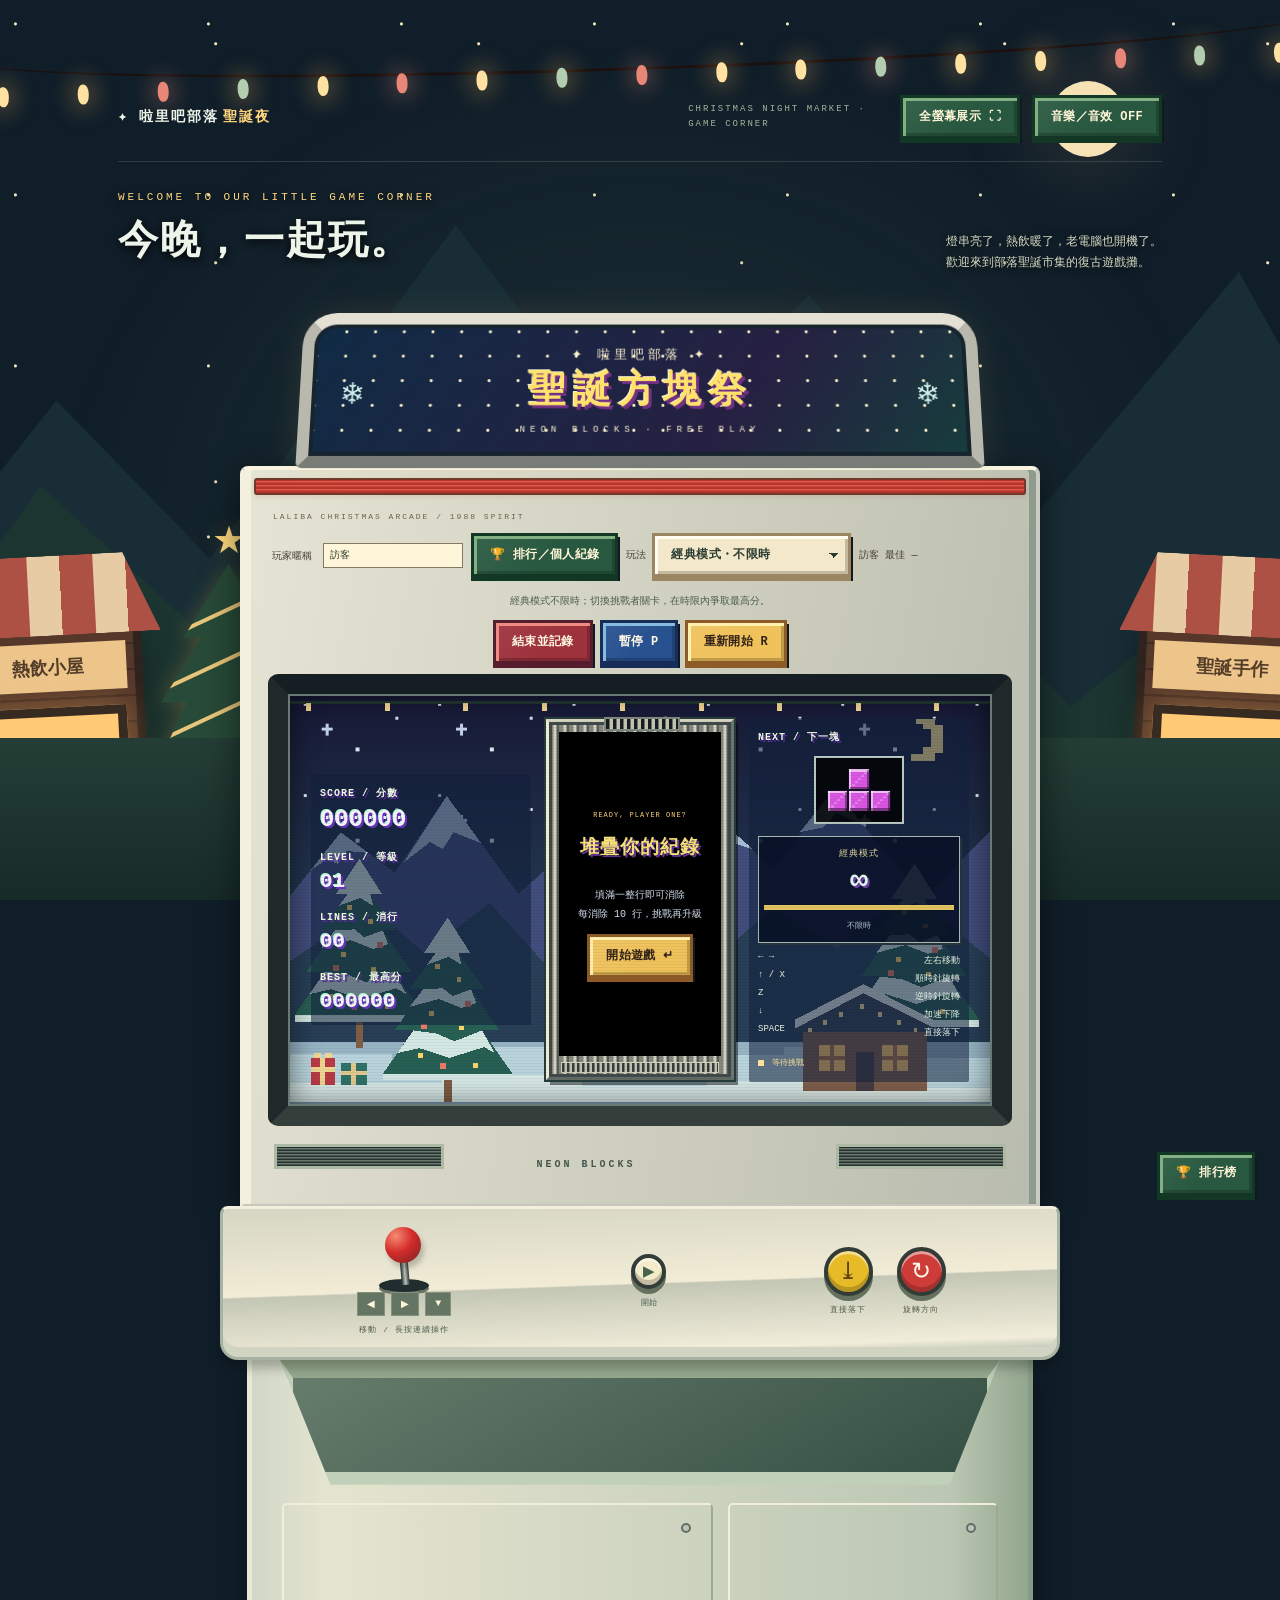
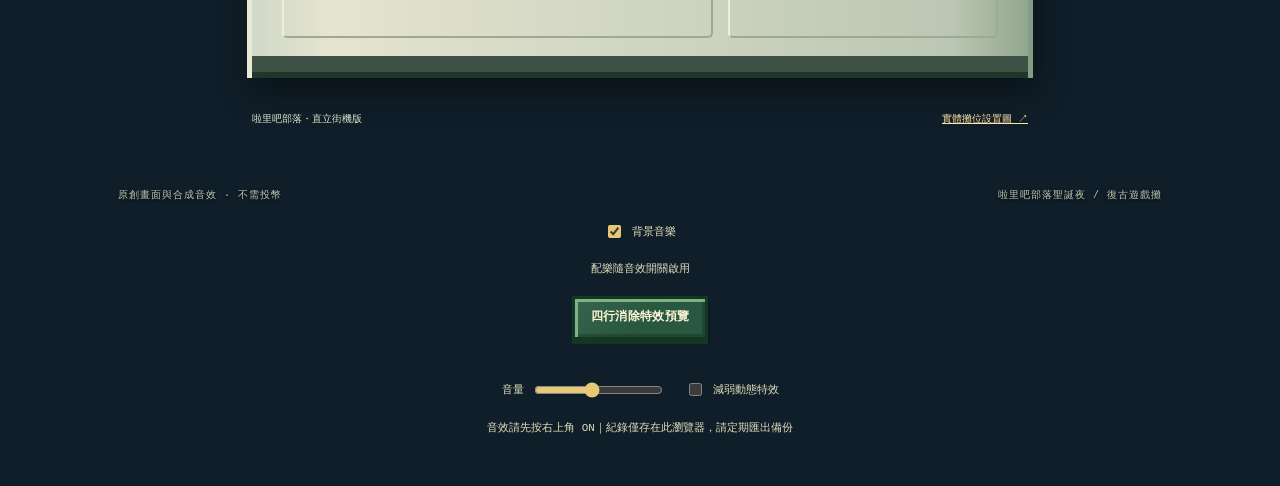
==== commit d762f9b9: "Add scene-based game music from user-supplied BGM excerpts" ====
--- a/index.html
+++ b/index.html
@@ -1,5 +1,7 @@
 <!doctype html><html lang="zh-Hant"><meta charset="utf-8"><meta name="viewport" content="width=device-width,initial-scale=1,viewport-fit=cover"><title>啦里吧部落聖誕夜｜復古遊戲攤</title><style>
 :root{color-scheme:dark;--mint:#baff65;--muted:#84908b}*{box-sizing:border-box}body{margin:0;background:#101814;color:#edf4e9;font:14px monospace;background-image:linear-gradient(#ffffff03 1px,transparent 1px);background-size:100% 4px}main{max-width:1080px;margin:auto;padding:32px 28px}header{display:flex;justify-content:space-between;align-items:center;border-bottom:1px solid #394539;padding-bottom:22px}.logo{font-weight:bold;letter-spacing:2px}.logo b{color:var(--mint)}.edition{font-size:11px;color:var(--muted);letter-spacing:2px}.intro{margin:30px 0 26px;display:flex;align-items:end;justify-content:space-between}h1{font-size:clamp(32px,5vw,54px);letter-spacing:-2px;margin:8px 0}.eyebrow{font-size:11px;letter-spacing:3px;color:var(--mint)}.intro p{color:var(--muted);line-height:1.8;margin:0}.arcade{display:grid;grid-template-columns:1fr 302px 1fr;gap:28px;align-items:start;max-width:850px;margin:auto}.panel{border:1px solid #3b493c;background:#17211a;padding:20px;box-shadow:4px 4px 0 #080e0a}.label{color:var(--muted);letter-spacing:2px;font-size:11px}.number{font-size:32px;color:var(--mint);margin:10px 0 22px;font-variant-numeric:tabular-nums}.small-number{font-size:22px;color:#edf4e9}.board-wrap{position:relative;border:1px solid #66775c;padding:10px;background:#070e0a;box-shadow:0 0 40px #9eff6d0a,5px 5px 0 #050905}canvas{display:block;image-rendering:pixelated}#board{width:280px;height:560px;max-width:100%}#next{margin:16px auto;width:112px;height:84px}.overlay{position:absolute;inset:10px;display:flex;flex-direction:column;align-items:center;justify-content:center;background:#061009e8;text-align:center;padding:16px}.overlay h2{font-size:25px;letter-spacing:3px;color:var(--mint)}.overlay p{color:#aebaa9;line-height:1.9}.hidden{display:none}button{font:inherit;cursor:pointer;border:1px solid #596b51;color:#e8f1e2;background:#273323;padding:12px 16px;touch-action:manipulation}button:hover{background:#394b30}button:focus-visible{outline:2px solid var(--mint);outline-offset:4px}.primary{background:var(--mint);color:#15200e;font-weight:bold;border-color:var(--mint)}.primary:hover{background:#d6ffa3}.actions{display:grid;gap:10px;margin-top:20px}.keys{margin-top:22px;line-height:2.4;color:#b1bdae;font-size:12px}.keys div{display:flex;justify-content:space-between;gap:10px}kbd{color:#edf4e9;font:12px monospace}.note{font-size:11px;color:var(--muted);line-height:1.8;margin-top:22px}.status{display:flex;gap:8px;align-items:center;color:var(--mint);font-size:11px;margin-top:20px}.dot{width:6px;height:6px;background:var(--mint)}footer{display:flex;justify-content:space-between;border-top:1px solid #394539;padding-top:18px;margin-top:32px;color:var(--muted);font-size:10px;letter-spacing:1px}.touch{display:flex;justify-content:center;gap:8px;margin-top:18px}.touch button{padding:14px 17px}@media(max-width:740px){main{padding:20px 14px}.intro{display:block}.intro p{margin-top:12px}.arcade{grid-template-columns: minmax(0,302px) 140px;gap:12px;justify-content:center}.arcade .stats{grid-column:1/-1;display:flex;justify-content:space-around;padding:12px;order:-1}.number{font-size:22px;margin:7px 0 0}.panel{padding:12px}.keys{font-size:10px}.edition{display:none}footer{line-height:1.8;gap:20px}}@media(max-width:460px){.arcade{grid-template-columns: minmax(0,302px)}.right{display:grid;grid-template-columns:1fr 1fr;gap:12px}.right .keys,.right .note{display:none}.right .actions{margin:0}.right .status{grid-column:1/-1;margin-top:0}#next{margin:8px auto}.intro p{font-size:12px}}
-</style><link rel="stylesheet" href="market.css"><div class="night-scene" aria-hidden="true"><div class="moon"></div><div class="mountain back"></div><div class="mountain front"></div><div class="village left"><b>熱飲小屋</b><i></i></div><div class="village right"><b>聖誕手作</b><i></i></div><div class="tree">★<i></i></div><div class="lights"><i></i><i></i><i></i><i></i><i></i><i></i><i></i><i></i><i></i><i></i><i></i><i></i><i></i><i></i><i></i><i></i><i></i></div><div class="ground"></div></div><main><header><div class="logo">✦ 啦里吧部落<b>聖誕夜</b></div><div class="edition">CHRISTMAS NIGHT MARKET · GAME CORNER</div><button id="fullscreen" class="pixel-button" data-pixel-tone="green">全螢幕展示 ⛶</button><button id="sound" aria-pressed="false" class="pixel-button" data-pixel-tone="green">音效 OFF</button></header><section class="intro"><div><span class="eyebrow">WELCOME TO OUR LITTLE GAME CORNER</span><h1>今晚，一起玩。</h1></div><p>燈串亮了，熱飲暖了，老電腦也開機了。<br>歡迎來到部落聖誕市集的復古遊戲攤。</p></section><div class="cabinet-marquee"><span>✦ 啦里吧部落 ✦</span><strong>聖誕方塊祭</strong><small>NEON BLOCKS · FREE PLAY</small></div><div class="computer"><div class="cabinet-red-light"></div><div class="computer-badge">LALIBA CHRISTMAS ARCADE / 1988 SPIRIT</div><div class="playerbar"><label for="playerName">玩家暱稱 <input id="playerName" maxlength="16" placeholder="輸入暱稱，不需真名" autocomplete="off"></label><button id="recordsOpen" class="pixel-button" data-pixel-tone="green">🏆 排行／個人紀錄</button><label for="gameMode">玩法 <select id="gameMode" class="pixel-button" data-pixel-tone="cream"><option value="classic">經典模式・不限時</option><option value="60">挑戰者 I・1 分鐘速攻</option><option value="180">挑戰者 II・3 分鐘標準</option><option value="300">挑戰者 III・5 分鐘耐力</option></select></label><span id="personalBest">個人最佳 —</span><span id="saveNotice" role="status"></span></div><p id="challengeHelp" class="challenge-help">經典模式不限時；切換挑戰者關卡，在時限內爭取最高分。</p><div class="cabinet-tools"><div class="actions"><button id="finish" class="pixel-button" data-pixel-tone="red">結束並記錄</button><button id="pause" class="pixel-button" data-pixel-tone="blue">暫停 P</button><button id="restart" class="pixel-button" data-pixel-tone="gold">重新開始 R</button></div></div><section class="arcade"><aside class="panel stats"><div><div class="label">SCORE / 分數</div><div class="number" id="score">000000</div></div><div><div class="label">LEVEL / 等級</div><div class="number small-number" id="level">01</div></div><div><div class="label">LINES / 消行</div><div class="number small-number" id="lines">00</div></div><div><div class="label">BEST / 最高分</div><div class="number small-number" id="best">000000</div></div></aside><div><div class="board-wrap"><canvas id="board" width="280" height="560" aria-label="10 欄 20 列方塊遊戲區"></canvas><div id="overlay" class="overlay"><span class="eyebrow">READY, PLAYER ONE?</span><h2 id="message">堆疊你的紀錄</h2><p id="hint">填滿一整行即可消除<br>每消除 10 行，挑戰再升級</p><button id="start" class="pixel-button primary" data-pixel-tone="gold">開始遊戲 ↵</button></div></div></div><aside class="panel right"><div><div class="label">NEXT / 下一塊</div><canvas id="next" width="112" height="84" aria-label="下一塊預覽"></canvas></div><section id="challengeTimer" class="challenge-timer" aria-label="挑戰時間"><span id="timerMode">經典模式</span><strong id="timeLeft">∞</strong><progress id="timeProgress" value="1" max="1" aria-label="剩餘時間"></progress><small id="timerHint">不限時</small></section><div class="keys"><div><kbd>← →</kbd><span>左右移動</span></div><div><kbd>↑ / X</kbd><span>順時針旋轉</span></div><div><kbd>Z</kbd><span>逆時針旋轉</span></div><div><kbd>↓</kbd><span>加速下降</span></div><div><kbd>SPACE</kbd><span>直接落下</span></div></div><div class="note">消行得分 × 當前等級<br>1 / 2 / 3 / 4 行<br>100 / 300 / 500 / 800 分</div><div class="status"><span class="dot"></span><span id="status">等待挑戰</span></div></aside></section><div class="monitor-base"><span>● POWER</span><b>NEON BLOCKS</b><button id="recordsOpen2" class="pixel-button" data-pixel-tone="green">🏆 排行榜</button><div class="vent">▥ ▥ ▥</div></div></div><div class="control-deck" role="group" aria-label="虛擬遊戲控制器"><div class="joystick-cluster"><div class="joystick-art" aria-hidden="true"><i></i></div><div class="direction-pad" role="group" aria-label="方向鍵"><button data-key="ArrowLeft" aria-label="左移">◀</button><button data-key="ArrowRight" aria-label="右移">▶</button><button data-key="ArrowDown" aria-label="下降">▼</button></div><span>移動 / 長按連續操作</span></div><div class="control-start"><button id="cabinetStart" class="round-button white" aria-label="開始或繼續">▶</button><span>開始</span></div><div class="arcade-buttons" role="group" aria-label="動作按鍵"><div><button data-key="Space" class="round-button gold" aria-label="直接落下">⤓</button><span>直接落下</span></div><div><button data-key="ArrowUp" class="round-button red" aria-label="旋轉方向">↻</button><span>旋轉方向</span></div></div></div><div class="cabinet-lower" aria-hidden="true"><div class="leg-recess"></div><div class="service-doors"><div><i></i></div><div><i></i></div></div><div class="cabinet-plinth"></div></div><div class="table-edge"><span>啦里吧部落・直立街機版</span><a href="setup.html" target="_blank" rel="noopener">實體攤位設置圖 ↗</a></div><footer><span>原創畫面與合成音效 · 不需投幣</span><span>啦里吧部落聖誕夜 / 復古遊戲攤</span></footer><section class="sound-settings"><button id="previewFX" class="pixel-button" data-pixel-tone="green">四行消除特效預覽</button><span id="previewNotice" role="status"></span><label>音量 <input id="volume" type="range" min="0" max="100" value="45"></label><label><input id="reducedFX" type="checkbox"> 減弱動態特效</label><span>音效請先按右上角 ON｜紀錄僅存在此瀏覽器，請定期匯出備份</span></section></main><dialog id="recordsDialog" aria-labelledby="recordsTitle"><div class="card-greeting" aria-hidden="true"><span>✦</span> MERRY CHRISTMAS <span>✦</span></div><div class="record-heading"><h2 id="recordsTitle">啦里吧・遊戲紀錄</h2><button id="recordsClose" aria-label="關閉紀錄" class="pixel-button" data-pixel-tone="red">✕</button></div><div id="rankHero" class="rank-hero"><aside id="guodaLegend" class="guoda-legend" aria-label="霸榜傳說角色郭大"><div class="legend-caption"><span>LEGEND / 霸榜傳說</span><strong>郭大</strong><span class="legend-level">Level / 等級 <b>99</b></span></div><img src="guoda-legend.png" width="280" height="280" loading="lazy" decoding="async" alt="傳說角色郭大的像素圖：戴著墨鏡、眨眼指向挑戰者，說想超越我要再100年"><p>準備好挑戰霸榜傳說了嗎？</p></aside><div class="rank-hero-controls"><div class="record-tabs"><button id="rankTab" aria-pressed="true" class="pixel-button" data-pixel-tone="green">分數排行榜</button><button id="historyTab" aria-pressed="false" class="pixel-button" data-pixel-tone="green">個人紀錄</button></div><p id="recordsDescription"></p><label id="leaderboardFilter" class="leaderboard-filter">賽別 <select id="rankMode" class="pixel-button" data-pixel-tone="green"><option value="classic">經典模式・不限時</option><option value="60">挑戰者 I・1 分鐘</option><option value="180">挑戰者 II・3 分鐘</option><option value="300">挑戰者 III・5 分鐘</option></select></label><label id="historyFilter" hidden>玩家 <select id="historyPlayer" class="pixel-button" data-pixel-tone="green"></select></label></div></div><section id="christmasPodium" class="christmas-podium" aria-label="聖誕前三名"></section><div id="recordSummary"></div><div class="record-scroll"><table id="recordTable"><thead></thead><tbody></tbody></table></div><p id="emptyRecords"></p><div class="record-tools"><button id="exportRecords" class="pixel-button" data-pixel-tone="green">匯出備份</button><label class="file-button pixel-button" data-pixel-tone="cream">匯入備份<input type="file" id="importRecords" accept="application/json,.json"></label></div><p id="recordsFeedback" role="status"></p><small>同一暱稱視為同一玩家。排行榜採每人最佳完成局，各時長分開排名，分數相同時依消行數、等級及達成時間排序。挑戰模式手動提早結束不列入排名。<br>此為本機排行榜，不會跨裝置同步；清除瀏覽器資料可能移除紀錄。匯出檔案含玩家暱稱與成績。</small></dialog><dialog id="portraitDialog" aria-labelledby="portraitTitle"><div class="portrait-heading"><h2 id="portraitTitle">玩家大頭照</h2><button id="portraitClose" aria-label="關閉照片編輯" class="pixel-button" data-pixel-tone="red">✕</button></div><p id="portraitPlayer"></p><p class="portrait-note">由玩家本人選擇或取得本人同意後展示。照片僅存在此裝置與瀏覽器，不會上傳 GitHub。</p><div class="portrait-source-options"><label class="portrait-file portrait-upload pixel-button" data-pixel-tone="cream">相簿上傳<input id="portraitFile" type="file" accept="image/jpeg,image/png,image/webp" aria-label="相簿上傳"></label><button type="button" id="portraitCameraOpen" class="pixel-button portrait-file portrait-camera" data-pixel-tone="green">拍攝照片</button><input id="portraitCamera" type="file" accept="image/*" capture="user" aria-label="手機相機" hidden></div><p class="portrait-note">手機可直接拍照，優先前鏡頭；電腦會開啟相機預覽。未提供相機時請改用相簿上傳。</p><p class="portrait-note">支援 JPG、PNG、WebP，單張上限 10 MB；可調整位置與放大，儲存後自動裁成圓形頭像。</p><section id="portraitLive" hidden aria-label="相機預覽"><video id="portraitVideo" autoplay muted playsinline aria-label="即時相機畫面"></video><div class="live-camera-actions"><button type="button" id="portraitShot" class="pixel-button" data-pixel-tone="green">拍下照片</button><button type="button" id="portraitCameraStop" class="pixel-button" data-pixel-tone="green">關閉相機</button></div><small>相機影像只用於本機拍照，不會傳送或錄音。</small></section><div class="portrait-crop"><canvas id="portraitCanvas" width="256" height="256" aria-label="大頭照裁切預覽"></canvas><span id="portraitEmpty">選一張你喜歡的照片</span></div><div id="portraitAdjust"><label>放大<input id="portraitZoom" type="range" min="1" max="3" step="0.01" value="1"></label><label>左右<input id="portraitX" type="range" min="-1" max="1" step="0.01" value="0"></label><label>上下<input id="portraitY" type="range" min="-1" max="1" step="0.01" value="0"></label></div><div class="portrait-actions"><button id="portraitSave" class="pixel-button primary" disabled data-pixel-tone="green">儲存大頭照</button><button id="portraitRemove" class="pixel-button" data-pixel-tone="red">移除照片・恢復聖誕角色</button></div><p id="portraitFeedback" role="status"></p><small>同一暱稱共用一張照片。清除瀏覽器資料會移除照片；目前成績 JSON 備份不含照片，請保留原始照片。</small></dialog><link rel="stylesheet" href="records.css"><link rel="stylesheet" href="upright.css"><link rel="stylesheet" href="challenge.css"><script src="challenge.js"></script><link rel="stylesheet" href="portraits.css?v=20261116-camera2"><script src="portraits.js?v=20261116-camera2"></script><link rel="stylesheet" href="legend.css?v=20261116-level99"><script src="records.js?v=20261116-guoda"></script><script src="effects.js"></script><link rel="stylesheet" href="mobile-controls.css?v=20261116-callout"><script src="controls.js?v=20261116-callout"></script><script src="game.js"></script><script src="market.js"></script><script>document.getElementById("cabinetStart").onclick=()=>action("Enter");</script></html>
+</style><link rel="stylesheet" href="market.css"><div class="night-scene" aria-hidden="true"><div class="moon"></div><div class="mountain back"></div><div class="mountain front"></div><div class="village left"><b>熱飲小屋</b><i></i></div><div class="village right"><b>聖誕手作</b><i></i></div><div class="tree">★<i></i></div><div class="lights"><i></i><i></i><i></i><i></i><i></i><i></i><i></i><i></i><i></i><i></i><i></i><i></i><i></i><i></i><i></i><i></i><i></i></div><div class="ground"></div></div><main><header><div class="logo">✦ 啦里吧部落<b>聖誕夜</b></div><div class="edition">CHRISTMAS NIGHT MARKET · GAME CORNER</div><button id="fullscreen" class="pixel-button" data-pixel-tone="green">全螢幕展示 ⛶</button><button id="sound" aria-pressed="false" class="pixel-button" data-pixel-tone="green">音效 OFF</button></header><section class="intro"><div><span class="eyebrow">WELCOME TO OUR LITTLE GAME CORNER</span><h1>今晚，一起玩。</h1></div><p>燈串亮了，熱飲暖了，老電腦也開機了。<br>歡迎來到部落聖誕市集的復古遊戲攤。</p></section><div class="cabinet-marquee"><span>✦ 啦里吧部落 ✦</span><strong>聖誕方塊祭</strong><small>NEON BLOCKS · FREE PLAY</small></div><div class="computer"><div class="cabinet-red-light"></div><div class="computer-badge">LALIBA CHRISTMAS ARCADE / 1988 SPIRIT</div><div class="playerbar"><label for="playerName">玩家暱稱 <input id="playerName" maxlength="16" placeholder="輸入暱稱，不需真名" autocomplete="off"></label><button id="recordsOpen" class="pixel-button" data-pixel-tone="green">🏆 排行／個人紀錄</button><label for="gameMode">玩法 <select id="gameMode" class="pixel-button" data-pixel-tone="cream"><option value="classic">經典模式・不限時</option><option value="60">挑戰者 I・1 分鐘速攻</option><option value="180">挑戰者 II・3 分鐘標準</option><option value="300">挑戰者 III・5 分鐘耐力</option></select></label><span id="personalBest">個人最佳 —</span><span id="saveNotice" role="status"></span></div><p id="challengeHelp" class="challenge-help">經典模式不限時；切換挑戰者關卡，在時限內爭取最高分。</p><div class="cabinet-tools"><div class="actions"><button id="finish" class="pixel-button" data-pixel-tone="red">結束並記錄</button><button id="pause" class="pixel-button" data-pixel-tone="blue">暫停 P</button><button id="restart" class="pixel-button" data-pixel-tone="gold">重新開始 R</button></div></div><section class="arcade"><aside class="panel stats"><div><div class="label">SCORE / 分數</div><div class="number" id="score">000000</div></div><div><div class="label">LEVEL / 等級</div><div class="number small-number" id="level">01</div></div><div><div class="label">LINES / 消行</div><div class="number small-number" id="lines">00</div></div><div><div class="label">BEST / 最高分</div><div class="number small-number" id="best">000000</div></div></aside><div><div class="board-wrap"><canvas id="board" width="280" height="560" aria-label="10 欄 20 列方塊遊戲區"></canvas><div id="overlay" class="overlay"><span class="eyebrow">READY, PLAYER ONE?</span><h2 id="message">堆疊你的紀錄</h2><p id="hint">填滿一整行即可消除<br>每消除 10 行，挑戰再升級</p><button id="start" class="pixel-button primary" data-pixel-tone="gold">開始遊戲 ↵</button></div></div></div><aside class="panel right"><div><div class="label">NEXT / 下一塊</div><canvas id="next" width="112" height="84" aria-label="下一塊預覽"></canvas></div><section id="challengeTimer" class="challenge-timer" aria-label="挑戰時間"><span id="timerMode">經典模式</span><strong id="timeLeft">∞</strong><progress id="timeProgress" value="1" max="1" aria-label="剩餘時間"></progress><small id="timerHint">不限時</small></section><div class="keys"><div><kbd>← →</kbd><span>左右移動</span></div><div><kbd>↑ / X</kbd><span>順時針旋轉</span></div><div><kbd>Z</kbd><span>逆時針旋轉</span></div><div><kbd>↓</kbd><span>加速下降</span></div><div><kbd>SPACE</kbd><span>直接落下</span></div></div><div class="note">消行得分 × 當前等級<br>1 / 2 / 3 / 4 行<br>100 / 300 / 500 / 800 分</div><div class="status"><span class="dot"></span><span id="status">等待挑戰</span></div></aside></section><div class="monitor-base"><span>● POWER</span><b>NEON BLOCKS</b><button id="recordsOpen2" class="pixel-button" data-pixel-tone="green">🏆 排行榜</button><div class="vent">▥ ▥ ▥</div></div></div><div class="control-deck" role="group" aria-label="虛擬遊戲控制器"><div class="joystick-cluster"><div class="joystick-art" aria-hidden="true"><i></i></div><div class="direction-pad" role="group" aria-label="方向鍵"><button data-key="ArrowLeft" aria-label="左移">◀</button><button data-key="ArrowRight" aria-label="右移">▶</button><button data-key="ArrowDown" aria-label="下降">▼</button></div><span>移動 / 長按連續操作</span></div><div class="control-start"><button id="cabinetStart" class="round-button white" aria-label="開始或繼續">▶</button><span>開始</span></div><div class="arcade-buttons" role="group" aria-label="動作按鍵"><div><button data-key="Space" class="round-button gold" aria-label="直接落下">⤓</button><span>直接落下</span></div><div><button data-key="ArrowUp" class="round-button red" aria-label="旋轉方向">↻</button><span>旋轉方向</span></div></div></div><div class="cabinet-lower" aria-hidden="true"><div class="leg-recess"></div><div class="service-doors"><div><i></i></div><div><i></i></div></div><div class="cabinet-plinth"></div></div><div class="table-edge"><span>啦里吧部落・直立街機版</span><a href="setup.html" target="_blank" rel="noopener">實體攤位設置圖 ↗</a></div><footer><span>原創畫面與合成音效 · 不需投幣</span><span>啦里吧部落聖誕夜 / 復古遊戲攤</span></footer><section class="sound-settings"><label><input id="musicEnabled" type="checkbox" checked> 背景音樂</label><span id="musicStatus" role="status"></span><button id="previewFX" class="pixel-button" data-pixel-tone="green">四行消除特效預覽</button><span id="previewNotice" role="status"></span><label>音量 <input id="volume" type="range" min="0" max="100" value="45"></label><label><input id="reducedFX" type="checkbox"> 減弱動態特效</label><span>音效請先按右上角 ON｜紀錄僅存在此瀏覽器，請定期匯出備份</span></section></main><dialog id="recordsDialog" aria-labelledby="recordsTitle"><div class="card-greeting" aria-hidden="true"><span>✦</span> MERRY CHRISTMAS <span>✦</span></div><div class="record-heading"><h2 id="recordsTitle">啦里吧・遊戲紀錄</h2><button id="recordsClose" aria-label="關閉紀錄" class="pixel-button" data-pixel-tone="red">✕</button></div><div id="rankHero" class="rank-hero"><aside id="guodaLegend" class="guoda-legend" aria-label="霸榜傳說角色郭大"><div class="legend-caption"><span>LEGEND / 霸榜傳說</span><strong>郭大</strong><span class="legend-level">Level / 等級 <b>99</b></span></div><img src="guoda-legend.png" width="280" height="280" loading="lazy" decoding="async" alt="傳說角色郭大的像素圖：戴著墨鏡、眨眼指向挑戰者，說想超越我要再100年"><p>準備好挑戰霸榜傳說了嗎？</p></aside><div class="rank-hero-controls"><div class="record-tabs"><button id="rankTab" aria-pressed="true" class="pixel-button" data-pixel-tone="green">分數排行榜</button><button id="historyTab" aria-pressed="false" class="pixel-button" data-pixel-tone="green">個人紀錄</button></div><p id="recordsDescription"></p><label id="leaderboardFilter" class="leaderboard-filter">賽別 <select id="rankMode" class="pixel-button" data-pixel-tone="green"><option value="classic">經典模式・不限時</option><option value="60">挑戰者 I・1 分鐘</option><option value="180">挑戰者 II・3 分鐘</option><option value="300">挑戰者 III・5 分鐘</option></select></label><label id="historyFilter" hidden>玩家 <select id="historyPlayer" class="pixel-button" data-pixel-tone="green"></select></label></div></div><section id="christmasPodium" class="christmas-podium" aria-label="聖誕前三名"></section><div id="recordSummary"></div><div class="record-scroll"><table id="recordTable"><thead></thead><tbody></tbody></table></div><p id="emptyRecords"></p><div class="record-tools"><button id="exportRecords" class="pixel-button" data-pixel-tone="green">匯出備份</button><label class="file-button pixel-button" data-pixel-tone="cream">匯入備份<input type="file" id="importRecords" accept="application/json,.json"></label></div><p id="recordsFeedback" role="status"></p><small>同一暱稱視為同一玩家。排行榜採每人最佳完成局，各時長分開排名，分數相同時依消行數、等級及達成時間排序。挑戰模式手動提早結束不列入排名。<br>此為本機排行榜，不會跨裝置同步；清除瀏覽器資料可能移除紀錄。匯出檔案含玩家暱稱與成績。</small></dialog><dialog id="portraitDialog" aria-labelledby="portraitTitle"><div class="portrait-heading"><h2 id="portraitTitle">玩家大頭照</h2><button id="portraitClose" aria-label="關閉照片編輯" class="pixel-button" data-pixel-tone="red">✕</button></div><p id="portraitPlayer"></p><p class="portrait-note">由玩家本人選擇或取得本人同意後展示。照片僅存在此裝置與瀏覽器，不會上傳 GitHub。</p><div class="portrait-source-options"><label class="portrait-file portrait-upload pixel-button" data-pixel-tone="cream">相簿上傳<input id="portraitFile" type="file" accept="image/jpeg,image/png,image/webp" aria-label="相簿上傳"></label><button type="button" id="portraitCameraOpen" class="pixel-button portrait-file portrait-camera" data-pixel-tone="green">拍攝照片</button><input id="portraitCamera" type="file" accept="image/*" capture="user" aria-label="手機相機" hidden></div><p class="portrait-note">手機可直接拍照，優先前鏡頭；電腦會開啟相機預覽。未提供相機時請改用相簿上傳。</p><p class="portrait-note">支援 JPG、PNG、WebP，單張上限 10 MB；可調整位置與放大，儲存後自動裁成圓形頭像。</p><section id="portraitLive" hidden aria-label="相機預覽"><video id="portraitVideo" autoplay muted playsinline aria-label="即時相機畫面"></video><div class="live-camera-actions"><button type="button" id="portraitShot" class="pixel-button" data-pixel-tone="green">拍下照片</button><button type="button" id="portraitCameraStop" class="pixel-button" data-pixel-tone="green">關閉相機</button></div><small>相機影像只用於本機拍照，不會傳送或錄音。</small></section><div class="portrait-crop"><canvas id="portraitCanvas" width="256" height="256" aria-label="大頭照裁切預覽"></canvas><span id="portraitEmpty">選一張你喜歡的照片</span></div><div id="portraitAdjust"><label>放大<input id="portraitZoom" type="range" min="1" max="3" step="0.01" value="1"></label><label>左右<input id="portraitX" type="range" min="-1" max="1" step="0.01" value="0"></label><label>上下<input id="portraitY" type="range" min="-1" max="1" step="0.01" value="0"></label></div><div class="portrait-actions"><button id="portraitSave" class="pixel-button primary" disabled data-pixel-tone="green">儲存大頭照</button><button id="portraitRemove" class="pixel-button" data-pixel-tone="red">移除照片・恢復聖誕角色</button></div><p id="portraitFeedback" role="status"></p><small>同一暱稱共用一張照片。清除瀏覽器資料會移除照片；目前成績 JSON 備份不含照片，請保留原始照片。</small></dialog><link rel="stylesheet" href="records.css"><link rel="stylesheet" href="upright.css"><link rel="stylesheet" href="challenge.css"><script src="challenge.js"></script><link rel="stylesheet" href="portraits.css?v=20261116-camera2"><script src="portraits.js?v=20261116-camera2"></script><link rel="stylesheet" href="legend.css?v=20261116-level99"><script src="records.js?v=20261116-guoda"></script><script src="effects.js"></script><link rel="stylesheet" href="mobile-controls.css?v=20261116-callout"><script src="controls.js?v=20261116-callout"></script><script src="game.js"></script><script src="market.js"></script><script>document.getElementById("cabinetStart").onclick=()=>action("Enter");</script></html>
 
 <link rel="stylesheet" href="pixel-button.css?v=20261116-pixel1">
+
+<script src="music.js?v=20261116-music1"></script>
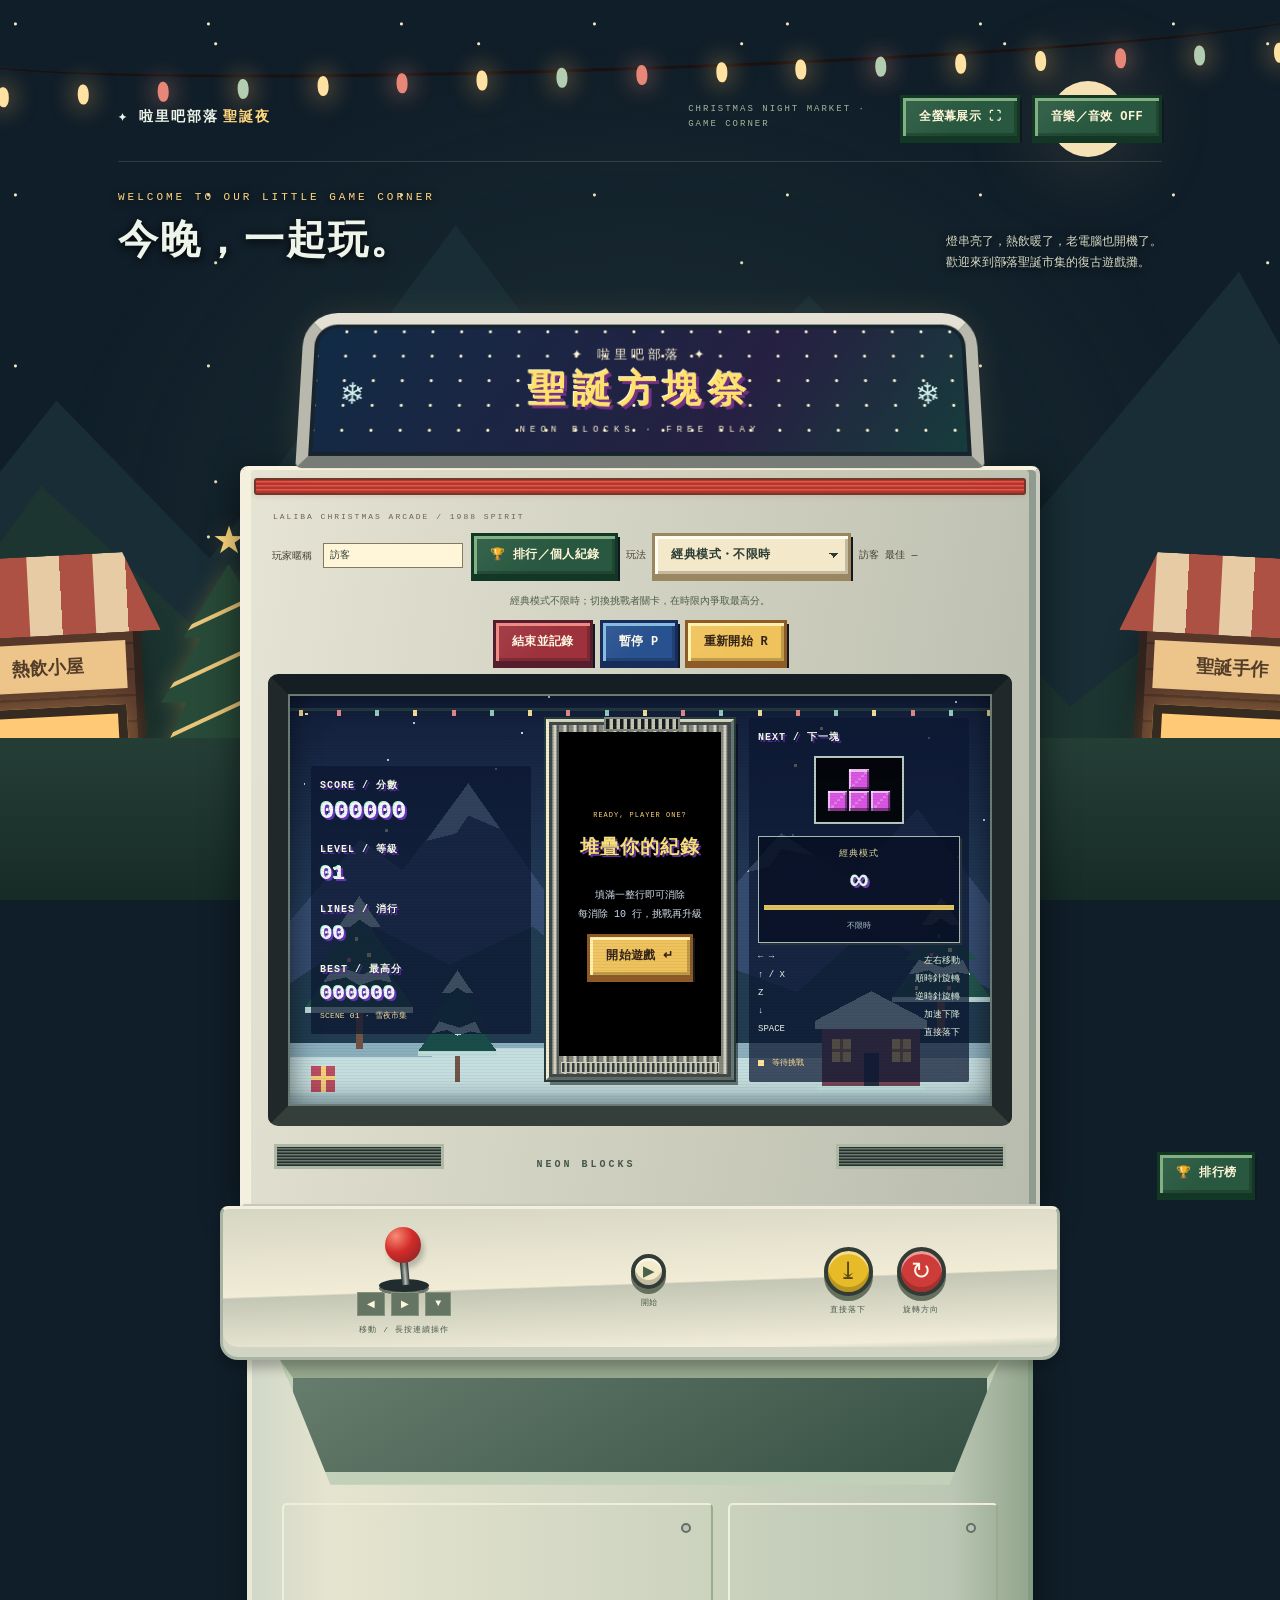
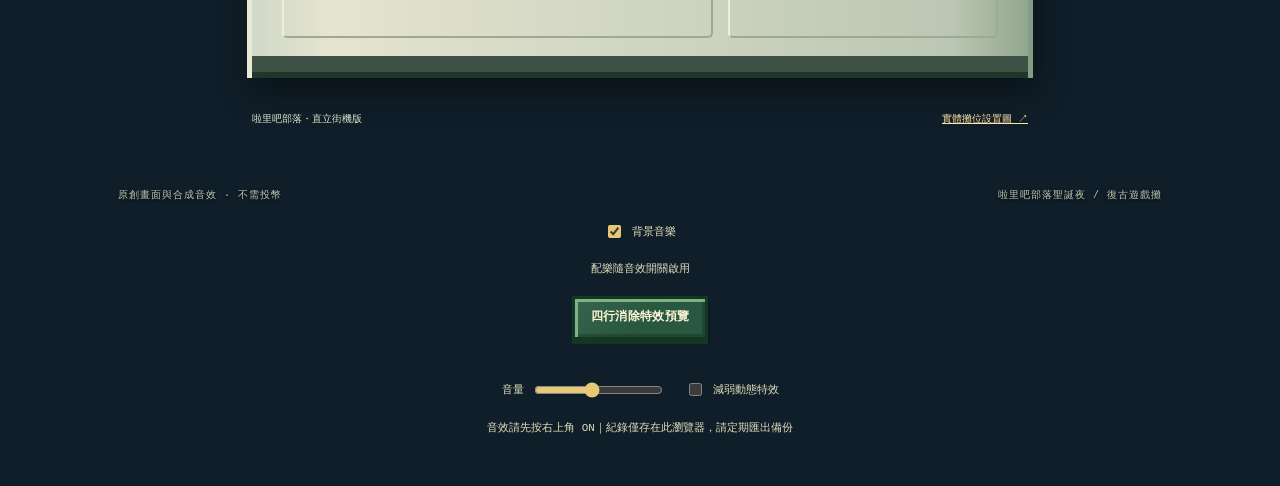
==== commit 92771b39: "Add four original Christmas pixel scenes with automatic level-based backgrounds" ====
--- a/index.html
+++ b/index.html
@@ -1,7 +1,9 @@
 <!doctype html><html lang="zh-Hant"><meta charset="utf-8"><meta name="viewport" content="width=device-width,initial-scale=1,viewport-fit=cover"><title>啦里吧部落聖誕夜｜復古遊戲攤</title><style>
 :root{color-scheme:dark;--mint:#baff65;--muted:#84908b}*{box-sizing:border-box}body{margin:0;background:#101814;color:#edf4e9;font:14px monospace;background-image:linear-gradient(#ffffff03 1px,transparent 1px);background-size:100% 4px}main{max-width:1080px;margin:auto;padding:32px 28px}header{display:flex;justify-content:space-between;align-items:center;border-bottom:1px solid #394539;padding-bottom:22px}.logo{font-weight:bold;letter-spacing:2px}.logo b{color:var(--mint)}.edition{font-size:11px;color:var(--muted);letter-spacing:2px}.intro{margin:30px 0 26px;display:flex;align-items:end;justify-content:space-between}h1{font-size:clamp(32px,5vw,54px);letter-spacing:-2px;margin:8px 0}.eyebrow{font-size:11px;letter-spacing:3px;color:var(--mint)}.intro p{color:var(--muted);line-height:1.8;margin:0}.arcade{display:grid;grid-template-columns:1fr 302px 1fr;gap:28px;align-items:start;max-width:850px;margin:auto}.panel{border:1px solid #3b493c;background:#17211a;padding:20px;box-shadow:4px 4px 0 #080e0a}.label{color:var(--muted);letter-spacing:2px;font-size:11px}.number{font-size:32px;color:var(--mint);margin:10px 0 22px;font-variant-numeric:tabular-nums}.small-number{font-size:22px;color:#edf4e9}.board-wrap{position:relative;border:1px solid #66775c;padding:10px;background:#070e0a;box-shadow:0 0 40px #9eff6d0a,5px 5px 0 #050905}canvas{display:block;image-rendering:pixelated}#board{width:280px;height:560px;max-width:100%}#next{margin:16px auto;width:112px;height:84px}.overlay{position:absolute;inset:10px;display:flex;flex-direction:column;align-items:center;justify-content:center;background:#061009e8;text-align:center;padding:16px}.overlay h2{font-size:25px;letter-spacing:3px;color:var(--mint)}.overlay p{color:#aebaa9;line-height:1.9}.hidden{display:none}button{font:inherit;cursor:pointer;border:1px solid #596b51;color:#e8f1e2;background:#273323;padding:12px 16px;touch-action:manipulation}button:hover{background:#394b30}button:focus-visible{outline:2px solid var(--mint);outline-offset:4px}.primary{background:var(--mint);color:#15200e;font-weight:bold;border-color:var(--mint)}.primary:hover{background:#d6ffa3}.actions{display:grid;gap:10px;margin-top:20px}.keys{margin-top:22px;line-height:2.4;color:#b1bdae;font-size:12px}.keys div{display:flex;justify-content:space-between;gap:10px}kbd{color:#edf4e9;font:12px monospace}.note{font-size:11px;color:var(--muted);line-height:1.8;margin-top:22px}.status{display:flex;gap:8px;align-items:center;color:var(--mint);font-size:11px;margin-top:20px}.dot{width:6px;height:6px;background:var(--mint)}footer{display:flex;justify-content:space-between;border-top:1px solid #394539;padding-top:18px;margin-top:32px;color:var(--muted);font-size:10px;letter-spacing:1px}.touch{display:flex;justify-content:center;gap:8px;margin-top:18px}.touch button{padding:14px 17px}@media(max-width:740px){main{padding:20px 14px}.intro{display:block}.intro p{margin-top:12px}.arcade{grid-template-columns: minmax(0,302px) 140px;gap:12px;justify-content:center}.arcade .stats{grid-column:1/-1;display:flex;justify-content:space-around;padding:12px;order:-1}.number{font-size:22px;margin:7px 0 0}.panel{padding:12px}.keys{font-size:10px}.edition{display:none}footer{line-height:1.8;gap:20px}}@media(max-width:460px){.arcade{grid-template-columns: minmax(0,302px)}.right{display:grid;grid-template-columns:1fr 1fr;gap:12px}.right .keys,.right .note{display:none}.right .actions{margin:0}.right .status{grid-column:1/-1;margin-top:0}#next{margin:8px auto}.intro p{font-size:12px}}
-</style><link rel="stylesheet" href="market.css"><div class="night-scene" aria-hidden="true"><div class="moon"></div><div class="mountain back"></div><div class="mountain front"></div><div class="village left"><b>熱飲小屋</b><i></i></div><div class="village right"><b>聖誕手作</b><i></i></div><div class="tree">★<i></i></div><div class="lights"><i></i><i></i><i></i><i></i><i></i><i></i><i></i><i></i><i></i><i></i><i></i><i></i><i></i><i></i><i></i><i></i><i></i></div><div class="ground"></div></div><main><header><div class="logo">✦ 啦里吧部落<b>聖誕夜</b></div><div class="edition">CHRISTMAS NIGHT MARKET · GAME CORNER</div><button id="fullscreen" class="pixel-button" data-pixel-tone="green">全螢幕展示 ⛶</button><button id="sound" aria-pressed="false" class="pixel-button" data-pixel-tone="green">音效 OFF</button></header><section class="intro"><div><span class="eyebrow">WELCOME TO OUR LITTLE GAME CORNER</span><h1>今晚，一起玩。</h1></div><p>燈串亮了，熱飲暖了，老電腦也開機了。<br>歡迎來到部落聖誕市集的復古遊戲攤。</p></section><div class="cabinet-marquee"><span>✦ 啦里吧部落 ✦</span><strong>聖誕方塊祭</strong><small>NEON BLOCKS · FREE PLAY</small></div><div class="computer"><div class="cabinet-red-light"></div><div class="computer-badge">LALIBA CHRISTMAS ARCADE / 1988 SPIRIT</div><div class="playerbar"><label for="playerName">玩家暱稱 <input id="playerName" maxlength="16" placeholder="輸入暱稱，不需真名" autocomplete="off"></label><button id="recordsOpen" class="pixel-button" data-pixel-tone="green">🏆 排行／個人紀錄</button><label for="gameMode">玩法 <select id="gameMode" class="pixel-button" data-pixel-tone="cream"><option value="classic">經典模式・不限時</option><option value="60">挑戰者 I・1 分鐘速攻</option><option value="180">挑戰者 II・3 分鐘標準</option><option value="300">挑戰者 III・5 分鐘耐力</option></select></label><span id="personalBest">個人最佳 —</span><span id="saveNotice" role="status"></span></div><p id="challengeHelp" class="challenge-help">經典模式不限時；切換挑戰者關卡，在時限內爭取最高分。</p><div class="cabinet-tools"><div class="actions"><button id="finish" class="pixel-button" data-pixel-tone="red">結束並記錄</button><button id="pause" class="pixel-button" data-pixel-tone="blue">暫停 P</button><button id="restart" class="pixel-button" data-pixel-tone="gold">重新開始 R</button></div></div><section class="arcade"><aside class="panel stats"><div><div class="label">SCORE / 分數</div><div class="number" id="score">000000</div></div><div><div class="label">LEVEL / 等級</div><div class="number small-number" id="level">01</div></div><div><div class="label">LINES / 消行</div><div class="number small-number" id="lines">00</div></div><div><div class="label">BEST / 最高分</div><div class="number small-number" id="best">000000</div></div></aside><div><div class="board-wrap"><canvas id="board" width="280" height="560" aria-label="10 欄 20 列方塊遊戲區"></canvas><div id="overlay" class="overlay"><span class="eyebrow">READY, PLAYER ONE?</span><h2 id="message">堆疊你的紀錄</h2><p id="hint">填滿一整行即可消除<br>每消除 10 行，挑戰再升級</p><button id="start" class="pixel-button primary" data-pixel-tone="gold">開始遊戲 ↵</button></div></div></div><aside class="panel right"><div><div class="label">NEXT / 下一塊</div><canvas id="next" width="112" height="84" aria-label="下一塊預覽"></canvas></div><section id="challengeTimer" class="challenge-timer" aria-label="挑戰時間"><span id="timerMode">經典模式</span><strong id="timeLeft">∞</strong><progress id="timeProgress" value="1" max="1" aria-label="剩餘時間"></progress><small id="timerHint">不限時</small></section><div class="keys"><div><kbd>← →</kbd><span>左右移動</span></div><div><kbd>↑ / X</kbd><span>順時針旋轉</span></div><div><kbd>Z</kbd><span>逆時針旋轉</span></div><div><kbd>↓</kbd><span>加速下降</span></div><div><kbd>SPACE</kbd><span>直接落下</span></div></div><div class="note">消行得分 × 當前等級<br>1 / 2 / 3 / 4 行<br>100 / 300 / 500 / 800 分</div><div class="status"><span class="dot"></span><span id="status">等待挑戰</span></div></aside></section><div class="monitor-base"><span>● POWER</span><b>NEON BLOCKS</b><button id="recordsOpen2" class="pixel-button" data-pixel-tone="green">🏆 排行榜</button><div class="vent">▥ ▥ ▥</div></div></div><div class="control-deck" role="group" aria-label="虛擬遊戲控制器"><div class="joystick-cluster"><div class="joystick-art" aria-hidden="true"><i></i></div><div class="direction-pad" role="group" aria-label="方向鍵"><button data-key="ArrowLeft" aria-label="左移">◀</button><button data-key="ArrowRight" aria-label="右移">▶</button><button data-key="ArrowDown" aria-label="下降">▼</button></div><span>移動 / 長按連續操作</span></div><div class="control-start"><button id="cabinetStart" class="round-button white" aria-label="開始或繼續">▶</button><span>開始</span></div><div class="arcade-buttons" role="group" aria-label="動作按鍵"><div><button data-key="Space" class="round-button gold" aria-label="直接落下">⤓</button><span>直接落下</span></div><div><button data-key="ArrowUp" class="round-button red" aria-label="旋轉方向">↻</button><span>旋轉方向</span></div></div></div><div class="cabinet-lower" aria-hidden="true"><div class="leg-recess"></div><div class="service-doors"><div><i></i></div><div><i></i></div></div><div class="cabinet-plinth"></div></div><div class="table-edge"><span>啦里吧部落・直立街機版</span><a href="setup.html" target="_blank" rel="noopener">實體攤位設置圖 ↗</a></div><footer><span>原創畫面與合成音效 · 不需投幣</span><span>啦里吧部落聖誕夜 / 復古遊戲攤</span></footer><section class="sound-settings"><label><input id="musicEnabled" type="checkbox" checked> 背景音樂</label><span id="musicStatus" role="status"></span><button id="previewFX" class="pixel-button" data-pixel-tone="green">四行消除特效預覽</button><span id="previewNotice" role="status"></span><label>音量 <input id="volume" type="range" min="0" max="100" value="45"></label><label><input id="reducedFX" type="checkbox"> 減弱動態特效</label><span>音效請先按右上角 ON｜紀錄僅存在此瀏覽器，請定期匯出備份</span></section></main><dialog id="recordsDialog" aria-labelledby="recordsTitle"><div class="card-greeting" aria-hidden="true"><span>✦</span> MERRY CHRISTMAS <span>✦</span></div><div class="record-heading"><h2 id="recordsTitle">啦里吧・遊戲紀錄</h2><button id="recordsClose" aria-label="關閉紀錄" class="pixel-button" data-pixel-tone="red">✕</button></div><div id="rankHero" class="rank-hero"><aside id="guodaLegend" class="guoda-legend" aria-label="霸榜傳說角色郭大"><div class="legend-caption"><span>LEGEND / 霸榜傳說</span><strong>郭大</strong><span class="legend-level">Level / 等級 <b>99</b></span></div><img src="guoda-legend.png" width="280" height="280" loading="lazy" decoding="async" alt="傳說角色郭大的像素圖：戴著墨鏡、眨眼指向挑戰者，說想超越我要再100年"><p>準備好挑戰霸榜傳說了嗎？</p></aside><div class="rank-hero-controls"><div class="record-tabs"><button id="rankTab" aria-pressed="true" class="pixel-button" data-pixel-tone="green">分數排行榜</button><button id="historyTab" aria-pressed="false" class="pixel-button" data-pixel-tone="green">個人紀錄</button></div><p id="recordsDescription"></p><label id="leaderboardFilter" class="leaderboard-filter">賽別 <select id="rankMode" class="pixel-button" data-pixel-tone="green"><option value="classic">經典模式・不限時</option><option value="60">挑戰者 I・1 分鐘</option><option value="180">挑戰者 II・3 分鐘</option><option value="300">挑戰者 III・5 分鐘</option></select></label><label id="historyFilter" hidden>玩家 <select id="historyPlayer" class="pixel-button" data-pixel-tone="green"></select></label></div></div><section id="christmasPodium" class="christmas-podium" aria-label="聖誕前三名"></section><div id="recordSummary"></div><div class="record-scroll"><table id="recordTable"><thead></thead><tbody></tbody></table></div><p id="emptyRecords"></p><div class="record-tools"><button id="exportRecords" class="pixel-button" data-pixel-tone="green">匯出備份</button><label class="file-button pixel-button" data-pixel-tone="cream">匯入備份<input type="file" id="importRecords" accept="application/json,.json"></label></div><p id="recordsFeedback" role="status"></p><small>同一暱稱視為同一玩家。排行榜採每人最佳完成局，各時長分開排名，分數相同時依消行數、等級及達成時間排序。挑戰模式手動提早結束不列入排名。<br>此為本機排行榜，不會跨裝置同步；清除瀏覽器資料可能移除紀錄。匯出檔案含玩家暱稱與成績。</small></dialog><dialog id="portraitDialog" aria-labelledby="portraitTitle"><div class="portrait-heading"><h2 id="portraitTitle">玩家大頭照</h2><button id="portraitClose" aria-label="關閉照片編輯" class="pixel-button" data-pixel-tone="red">✕</button></div><p id="portraitPlayer"></p><p class="portrait-note">由玩家本人選擇或取得本人同意後展示。照片僅存在此裝置與瀏覽器，不會上傳 GitHub。</p><div class="portrait-source-options"><label class="portrait-file portrait-upload pixel-button" data-pixel-tone="cream">相簿上傳<input id="portraitFile" type="file" accept="image/jpeg,image/png,image/webp" aria-label="相簿上傳"></label><button type="button" id="portraitCameraOpen" class="pixel-button portrait-file portrait-camera" data-pixel-tone="green">拍攝照片</button><input id="portraitCamera" type="file" accept="image/*" capture="user" aria-label="手機相機" hidden></div><p class="portrait-note">手機可直接拍照，優先前鏡頭；電腦會開啟相機預覽。未提供相機時請改用相簿上傳。</p><p class="portrait-note">支援 JPG、PNG、WebP，單張上限 10 MB；可調整位置與放大，儲存後自動裁成圓形頭像。</p><section id="portraitLive" hidden aria-label="相機預覽"><video id="portraitVideo" autoplay muted playsinline aria-label="即時相機畫面"></video><div class="live-camera-actions"><button type="button" id="portraitShot" class="pixel-button" data-pixel-tone="green">拍下照片</button><button type="button" id="portraitCameraStop" class="pixel-button" data-pixel-tone="green">關閉相機</button></div><small>相機影像只用於本機拍照，不會傳送或錄音。</small></section><div class="portrait-crop"><canvas id="portraitCanvas" width="256" height="256" aria-label="大頭照裁切預覽"></canvas><span id="portraitEmpty">選一張你喜歡的照片</span></div><div id="portraitAdjust"><label>放大<input id="portraitZoom" type="range" min="1" max="3" step="0.01" value="1"></label><label>左右<input id="portraitX" type="range" min="-1" max="1" step="0.01" value="0"></label><label>上下<input id="portraitY" type="range" min="-1" max="1" step="0.01" value="0"></label></div><div class="portrait-actions"><button id="portraitSave" class="pixel-button primary" disabled data-pixel-tone="green">儲存大頭照</button><button id="portraitRemove" class="pixel-button" data-pixel-tone="red">移除照片・恢復聖誕角色</button></div><p id="portraitFeedback" role="status"></p><small>同一暱稱共用一張照片。清除瀏覽器資料會移除照片；目前成績 JSON 備份不含照片，請保留原始照片。</small></dialog><link rel="stylesheet" href="records.css"><link rel="stylesheet" href="upright.css"><link rel="stylesheet" href="challenge.css"><script src="challenge.js"></script><link rel="stylesheet" href="portraits.css?v=20261116-camera2"><script src="portraits.js?v=20261116-camera2"></script><link rel="stylesheet" href="legend.css?v=20261116-level99"><script src="records.js?v=20261116-guoda"></script><script src="effects.js"></script><link rel="stylesheet" href="mobile-controls.css?v=20261116-callout"><script src="controls.js?v=20261116-callout"></script><script src="game.js"></script><script src="market.js"></script><script>document.getElementById("cabinetStart").onclick=()=>action("Enter");</script></html>
+</style><link rel="stylesheet" href="market.css"><div class="night-scene" aria-hidden="true"><div class="moon"></div><div class="mountain back"></div><div class="mountain front"></div><div class="village left"><b>熱飲小屋</b><i></i></div><div class="village right"><b>聖誕手作</b><i></i></div><div class="tree">★<i></i></div><div class="lights"><i></i><i></i><i></i><i></i><i></i><i></i><i></i><i></i><i></i><i></i><i></i><i></i><i></i><i></i><i></i><i></i><i></i></div><div class="ground"></div></div><main><header><div class="logo">✦ 啦里吧部落<b>聖誕夜</b></div><div class="edition">CHRISTMAS NIGHT MARKET · GAME CORNER</div><button id="fullscreen" class="pixel-button" data-pixel-tone="green">全螢幕展示 ⛶</button><button id="sound" aria-pressed="false" class="pixel-button" data-pixel-tone="green">音效 OFF</button></header><section class="intro"><div><span class="eyebrow">WELCOME TO OUR LITTLE GAME CORNER</span><h1>今晚，一起玩。</h1></div><p>燈串亮了，熱飲暖了，老電腦也開機了。<br>歡迎來到部落聖誕市集的復古遊戲攤。</p></section><div class="cabinet-marquee"><span>✦ 啦里吧部落 ✦</span><strong>聖誕方塊祭</strong><small>NEON BLOCKS · FREE PLAY</small></div><div class="computer"><div class="cabinet-red-light"></div><div class="computer-badge">LALIBA CHRISTMAS ARCADE / 1988 SPIRIT</div><div class="playerbar"><label for="playerName">玩家暱稱 <input id="playerName" maxlength="16" placeholder="輸入暱稱，不需真名" autocomplete="off"></label><button id="recordsOpen" class="pixel-button" data-pixel-tone="green">🏆 排行／個人紀錄</button><label for="gameMode">玩法 <select id="gameMode" class="pixel-button" data-pixel-tone="cream"><option value="classic">經典模式・不限時</option><option value="60">挑戰者 I・1 分鐘速攻</option><option value="180">挑戰者 II・3 分鐘標準</option><option value="300">挑戰者 III・5 分鐘耐力</option></select></label><span id="personalBest">個人最佳 —</span><span id="saveNotice" role="status"></span></div><p id="challengeHelp" class="challenge-help">經典模式不限時；切換挑戰者關卡，在時限內爭取最高分。</p><div class="cabinet-tools"><div class="actions"><button id="finish" class="pixel-button" data-pixel-tone="red">結束並記錄</button><button id="pause" class="pixel-button" data-pixel-tone="blue">暫停 P</button><button id="restart" class="pixel-button" data-pixel-tone="gold">重新開始 R</button></div></div><section class="arcade" data-scene="snow-market" aria-label="雪夜市集・街機遊戲畫面"><aside class="panel stats"><div><div class="label">SCORE / 分數</div><div class="number" id="score">000000</div></div><div><div class="label">LEVEL / 等級</div><div class="number small-number" id="level">01</div></div><div><div class="label">LINES / 消行</div><div class="number small-number" id="lines">00</div></div><div><div class="label">BEST / 最高分</div><div class="number small-number" id="best">000000</div><small id="sceneName" class="scene-name">SCENE 01 · 雪夜市集</small></div></aside><div><div class="board-wrap"><canvas id="board" width="280" height="560" aria-label="10 欄 20 列方塊遊戲區"></canvas><div id="overlay" class="overlay"><span class="eyebrow">READY, PLAYER ONE?</span><h2 id="message">堆疊你的紀錄</h2><p id="hint">填滿一整行即可消除<br>每消除 10 行，挑戰再升級</p><button id="start" class="pixel-button primary" data-pixel-tone="gold">開始遊戲 ↵</button></div></div></div><aside class="panel right"><div><div class="label">NEXT / 下一塊</div><canvas id="next" width="112" height="84" aria-label="下一塊預覽"></canvas></div><section id="challengeTimer" class="challenge-timer" aria-label="挑戰時間"><span id="timerMode">經典模式</span><strong id="timeLeft">∞</strong><progress id="timeProgress" value="1" max="1" aria-label="剩餘時間"></progress><small id="timerHint">不限時</small></section><div class="keys"><div><kbd>← →</kbd><span>左右移動</span></div><div><kbd>↑ / X</kbd><span>順時針旋轉</span></div><div><kbd>Z</kbd><span>逆時針旋轉</span></div><div><kbd>↓</kbd><span>加速下降</span></div><div><kbd>SPACE</kbd><span>直接落下</span></div></div><div class="note">消行得分 × 當前等級<br>1 / 2 / 3 / 4 行<br>100 / 300 / 500 / 800 分</div><div class="status"><span class="dot"></span><span id="status">等待挑戰</span></div></aside></section><div class="monitor-base"><span>● POWER</span><b>NEON BLOCKS</b><button id="recordsOpen2" class="pixel-button" data-pixel-tone="green">🏆 排行榜</button><div class="vent">▥ ▥ ▥</div></div></div><div class="control-deck" role="group" aria-label="虛擬遊戲控制器"><div class="joystick-cluster"><div class="joystick-art" aria-hidden="true"><i></i></div><div class="direction-pad" role="group" aria-label="方向鍵"><button data-key="ArrowLeft" aria-label="左移">◀</button><button data-key="ArrowRight" aria-label="右移">▶</button><button data-key="ArrowDown" aria-label="下降">▼</button></div><span>移動 / 長按連續操作</span></div><div class="control-start"><button id="cabinetStart" class="round-button white" aria-label="開始或繼續">▶</button><span>開始</span></div><div class="arcade-buttons" role="group" aria-label="動作按鍵"><div><button data-key="Space" class="round-button gold" aria-label="直接落下">⤓</button><span>直接落下</span></div><div><button data-key="ArrowUp" class="round-button red" aria-label="旋轉方向">↻</button><span>旋轉方向</span></div></div></div><div class="cabinet-lower" aria-hidden="true"><div class="leg-recess"></div><div class="service-doors"><div><i></i></div><div><i></i></div></div><div class="cabinet-plinth"></div></div><div class="table-edge"><span>啦里吧部落・直立街機版</span><a href="setup.html" target="_blank" rel="noopener">實體攤位設置圖 ↗</a></div><footer><span>原創畫面與合成音效 · 不需投幣</span><span>啦里吧部落聖誕夜 / 復古遊戲攤</span></footer><section class="sound-settings"><label><input id="musicEnabled" type="checkbox" checked> 背景音樂</label><span id="musicStatus" role="status"></span><button id="previewFX" class="pixel-button" data-pixel-tone="green">四行消除特效預覽</button><span id="previewNotice" role="status"></span><label>音量 <input id="volume" type="range" min="0" max="100" value="45"></label><label><input id="reducedFX" type="checkbox"> 減弱動態特效</label><span>音效請先按右上角 ON｜紀錄僅存在此瀏覽器，請定期匯出備份</span></section></main><dialog id="recordsDialog" aria-labelledby="recordsTitle"><div class="card-greeting" aria-hidden="true"><span>✦</span> MERRY CHRISTMAS <span>✦</span></div><div class="record-heading"><h2 id="recordsTitle">啦里吧・遊戲紀錄</h2><button id="recordsClose" aria-label="關閉紀錄" class="pixel-button" data-pixel-tone="red">✕</button></div><div id="rankHero" class="rank-hero"><aside id="guodaLegend" class="guoda-legend" aria-label="霸榜傳說角色郭大"><div class="legend-caption"><span>LEGEND / 霸榜傳說</span><strong>郭大</strong><span class="legend-level">Level / 等級 <b>99</b></span></div><img src="guoda-legend.png" width="280" height="280" loading="lazy" decoding="async" alt="傳說角色郭大的像素圖：戴著墨鏡、眨眼指向挑戰者，說想超越我要再100年"><p>準備好挑戰霸榜傳說了嗎？</p></aside><div class="rank-hero-controls"><div class="record-tabs"><button id="rankTab" aria-pressed="true" class="pixel-button" data-pixel-tone="green">分數排行榜</button><button id="historyTab" aria-pressed="false" class="pixel-button" data-pixel-tone="green">個人紀錄</button></div><p id="recordsDescription"></p><label id="leaderboardFilter" class="leaderboard-filter">賽別 <select id="rankMode" class="pixel-button" data-pixel-tone="green"><option value="classic">經典模式・不限時</option><option value="60">挑戰者 I・1 分鐘</option><option value="180">挑戰者 II・3 分鐘</option><option value="300">挑戰者 III・5 分鐘</option></select></label><label id="historyFilter" hidden>玩家 <select id="historyPlayer" class="pixel-button" data-pixel-tone="green"></select></label></div></div><section id="christmasPodium" class="christmas-podium" aria-label="聖誕前三名"></section><div id="recordSummary"></div><div class="record-scroll"><table id="recordTable"><thead></thead><tbody></tbody></table></div><p id="emptyRecords"></p><div class="record-tools"><button id="exportRecords" class="pixel-button" data-pixel-tone="green">匯出備份</button><label class="file-button pixel-button" data-pixel-tone="cream">匯入備份<input type="file" id="importRecords" accept="application/json,.json"></label></div><p id="recordsFeedback" role="status"></p><small>同一暱稱視為同一玩家。排行榜採每人最佳完成局，各時長分開排名，分數相同時依消行數、等級及達成時間排序。挑戰模式手動提早結束不列入排名。<br>此為本機排行榜，不會跨裝置同步；清除瀏覽器資料可能移除紀錄。匯出檔案含玩家暱稱與成績。</small></dialog><dialog id="portraitDialog" aria-labelledby="portraitTitle"><div class="portrait-heading"><h2 id="portraitTitle">玩家大頭照</h2><button id="portraitClose" aria-label="關閉照片編輯" class="pixel-button" data-pixel-tone="red">✕</button></div><p id="portraitPlayer"></p><p class="portrait-note">由玩家本人選擇或取得本人同意後展示。照片僅存在此裝置與瀏覽器，不會上傳 GitHub。</p><div class="portrait-source-options"><label class="portrait-file portrait-upload pixel-button" data-pixel-tone="cream">相簿上傳<input id="portraitFile" type="file" accept="image/jpeg,image/png,image/webp" aria-label="相簿上傳"></label><button type="button" id="portraitCameraOpen" class="pixel-button portrait-file portrait-camera" data-pixel-tone="green">拍攝照片</button><input id="portraitCamera" type="file" accept="image/*" capture="user" aria-label="手機相機" hidden></div><p class="portrait-note">手機可直接拍照，優先前鏡頭；電腦會開啟相機預覽。未提供相機時請改用相簿上傳。</p><p class="portrait-note">支援 JPG、PNG、WebP，單張上限 10 MB；可調整位置與放大，儲存後自動裁成圓形頭像。</p><section id="portraitLive" hidden aria-label="相機預覽"><video id="portraitVideo" autoplay muted playsinline aria-label="即時相機畫面"></video><div class="live-camera-actions"><button type="button" id="portraitShot" class="pixel-button" data-pixel-tone="green">拍下照片</button><button type="button" id="portraitCameraStop" class="pixel-button" data-pixel-tone="green">關閉相機</button></div><small>相機影像只用於本機拍照，不會傳送或錄音。</small></section><div class="portrait-crop"><canvas id="portraitCanvas" width="256" height="256" aria-label="大頭照裁切預覽"></canvas><span id="portraitEmpty">選一張你喜歡的照片</span></div><div id="portraitAdjust"><label>放大<input id="portraitZoom" type="range" min="1" max="3" step="0.01" value="1"></label><label>左右<input id="portraitX" type="range" min="-1" max="1" step="0.01" value="0"></label><label>上下<input id="portraitY" type="range" min="-1" max="1" step="0.01" value="0"></label></div><div class="portrait-actions"><button id="portraitSave" class="pixel-button primary" disabled data-pixel-tone="green">儲存大頭照</button><button id="portraitRemove" class="pixel-button" data-pixel-tone="red">移除照片・恢復聖誕角色</button></div><p id="portraitFeedback" role="status"></p><small>同一暱稱共用一張照片。清除瀏覽器資料會移除照片；目前成績 JSON 備份不含照片，請保留原始照片。</small></dialog><link rel="stylesheet" href="records.css"><link rel="stylesheet" href="upright.css"><link rel="stylesheet" href="challenge.css"><script src="challenge.js"></script><link rel="stylesheet" href="portraits.css?v=20261116-camera2"><script src="portraits.js?v=20261116-camera2"></script><link rel="stylesheet" href="legend.css?v=20261116-level99"><script src="records.js?v=20261116-guoda"></script><script src="effects.js"></script><link rel="stylesheet" href="mobile-controls.css?v=20261116-callout"><script src="controls.js?v=20261116-callout"></script><script src="game.js"></script><script src="market.js"></script><script>document.getElementById("cabinetStart").onclick=()=>action("Enter");</script></html>
 
 <link rel="stylesheet" href="pixel-button.css?v=20261116-pixel1">
 
 <script src="music.js?v=20261116-music1"></script>
+
+<link rel="stylesheet" href="scenes.css?v=20261117-scenes1"><script src="scenes.js?v=20261117-scenes1"></script>
--- a/scenes.css
+++ b/scenes.css
@@ -0,0 +1,10 @@
+/* Only the screen artwork changes. Board canvas, controls and stored data stay intact. */
+.arcade[data-scene=snow-market]{background-image:url('public/assets/scenes/01-snow-market.svg');background-color:#15233b}
+.arcade[data-scene=lantern-village]{background-image:url('public/assets/scenes/02-lantern-village.svg');background-color:#36213d}
+.arcade[data-scene=aurora-forest]{background-image:url('public/assets/scenes/03-aurora-forest.svg');background-color:#102e3c}
+.arcade[data-scene=star-festival]{background-image:url('public/assets/scenes/04-star-festival.svg');background-color:#321e3d}
+.arcade[data-scene]{background-position:center;background-size:cover;background-repeat:no-repeat;image-rendering:pixelated}
+.arcade[data-scene] .panel{background:#0c1731b8}
+.scene-name{display:block;font:8px/1.6 ui-monospace,monospace;color:#f6dfa2;letter-spacing:.02em;margin:5px 0 0}
+@media(max-width:900px){.arcade[data-scene]{background-position:left bottom}.scene-name{font-size:7px;line-height:1.5}}
+/* Immediate, static changes: no flashes, animation or forced motion at level-up. */
